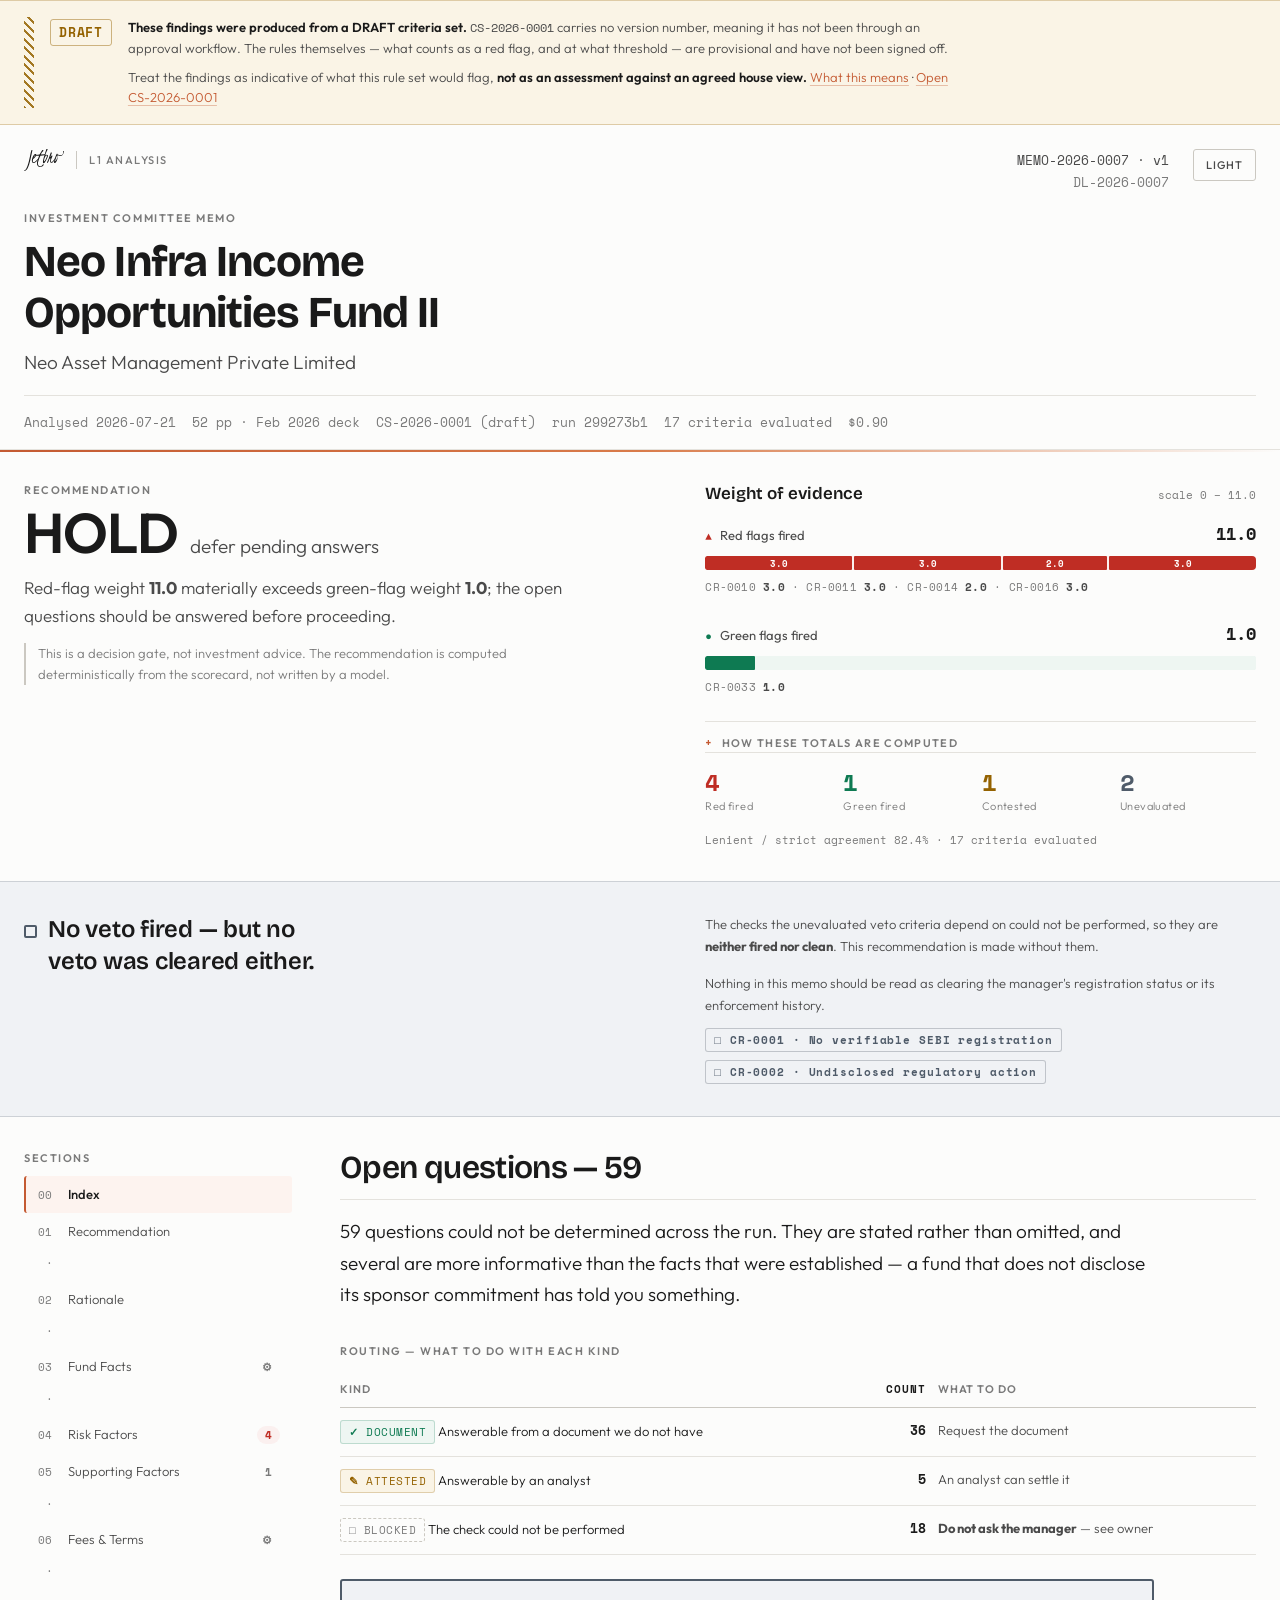
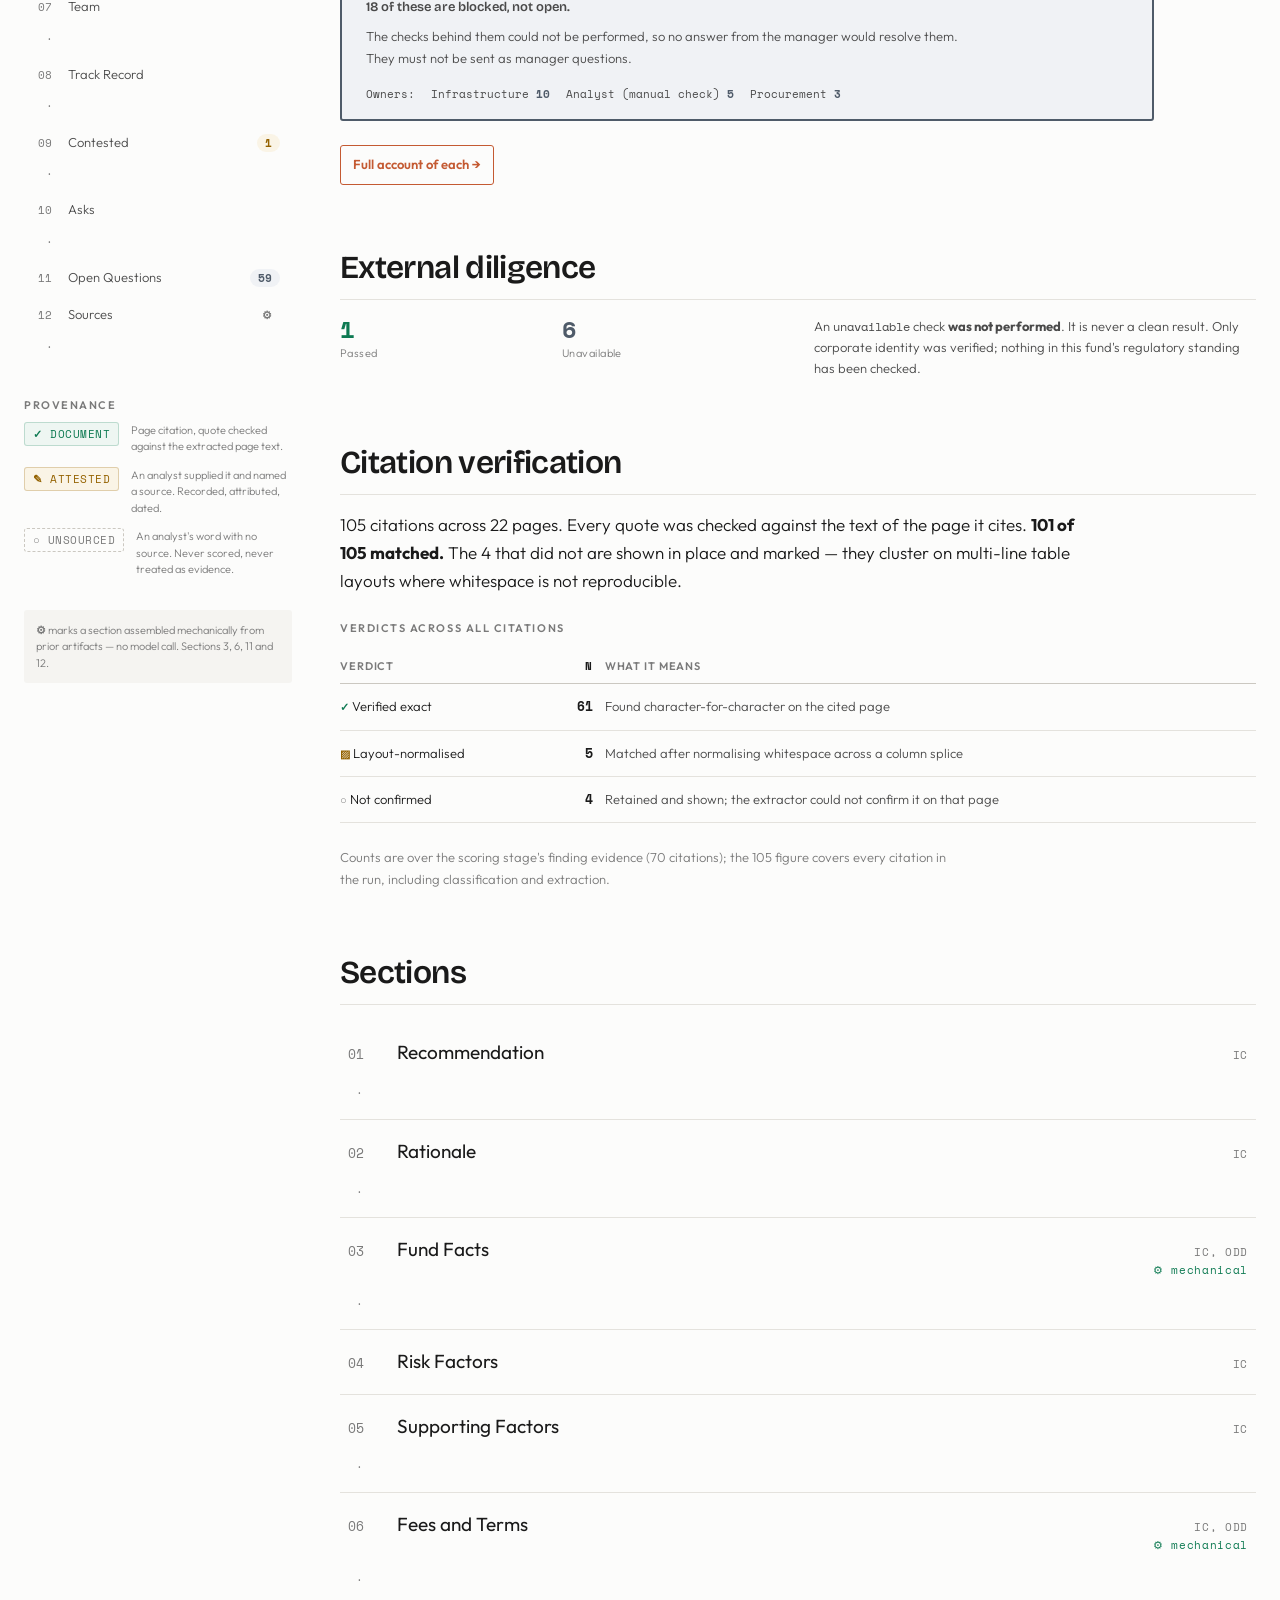
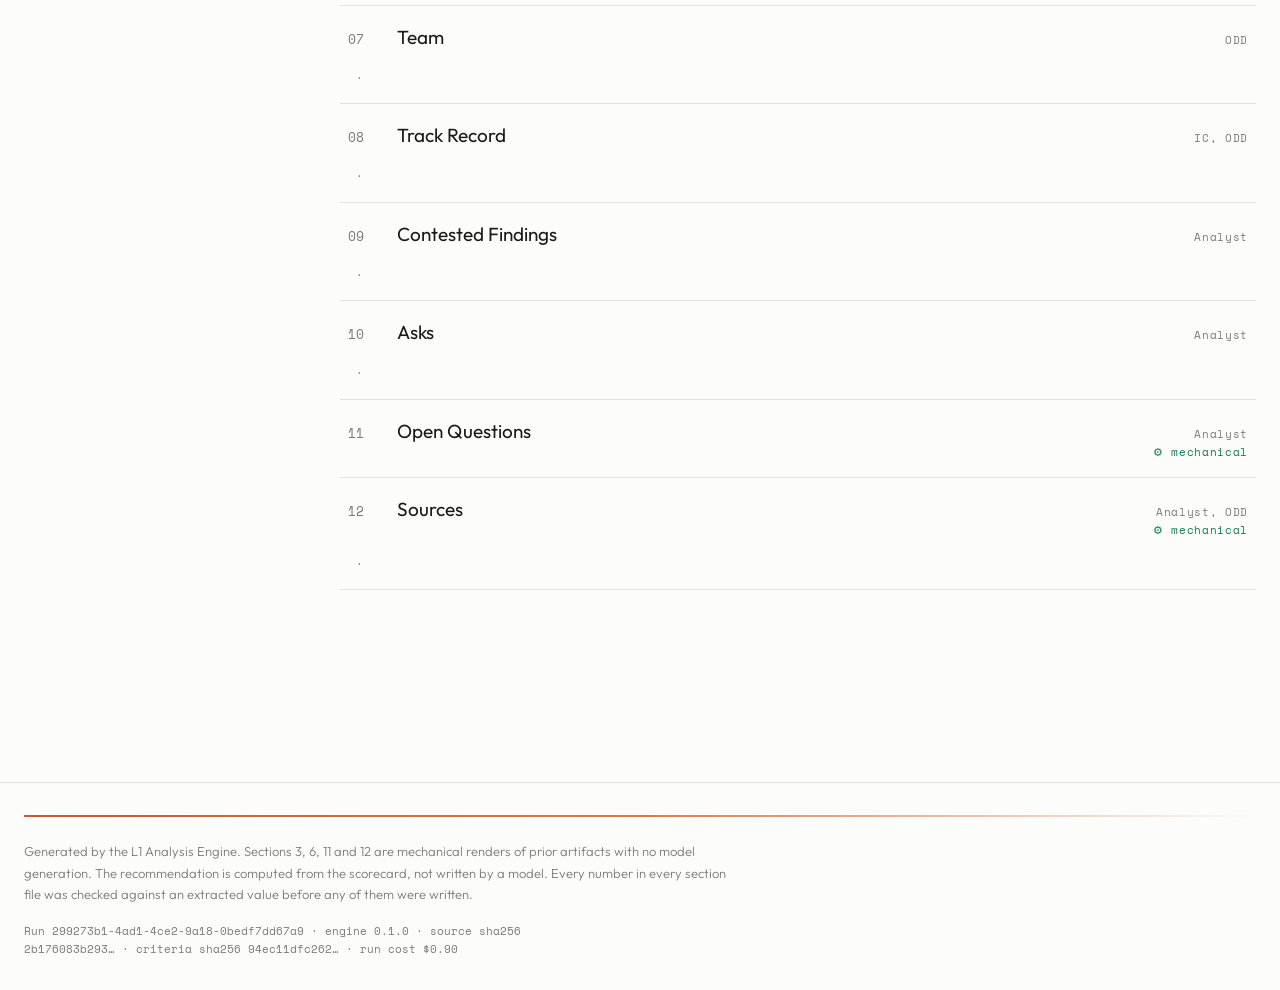
==== 40-solution-design/l1-analysis-platform/screen-specs/prototype/index.html @ e6159fc5 "docs: L1 Analysis Platform solution design — 10 PRDs, 7 screen specs, prototype Product B and the sp" ====
<!DOCTYPE html>
<html lang="en">
<head>
<meta charset="utf-8">
<meta name="viewport" content="width=device-width, initial-scale=1">
<title>MEMO-2026-0007 — Neo Infra Income Opportunities Fund II</title>
<link rel="preconnect" href="https://fonts.googleapis.com">
<link rel="preconnect" href="https://fonts.gstatic.com" crossorigin>
<link href="https://fonts.googleapis.com/css2?family=Bricolage+Grotesque:wght@400;600;700&family=Outfit:wght@300;400;500;600&family=Space+Mono:wght@400;700&display=swap" rel="stylesheet">
<link rel="stylesheet" href="styles.css">
</head>
<body>

<!-- ===================== A. DRAFT CRITERIA BANNER ===================== -->
<aside class="draft-banner" role="note" aria-label="Draft criteria set warning">
  <div class="draft-banner__inner">
    <span class="draft-banner__mark">DRAFT</span>
    <div class="draft-banner__body">
      <p><strong>These findings were produced from a DRAFT criteria set.</strong>
      <code>CS-2026-0001</code> carries no version number, meaning it has not been through an approval
      workflow. The rules themselves — what counts as a red flag, and at what threshold — are
      provisional and have not been signed off.</p>
      <p>Treat the findings as indicative of what this rule set would flag, <strong>not as an assessment
      against an agreed house view.</strong>
      <a href="#">What this means</a> · <a href="#">Open CS-2026-0001</a></p>
    </div>
  </div>
</aside>

<!-- ===================== MASTHEAD ===================== -->
<header class="masthead">
  <div class="masthead__inner">
    <div class="masthead__top">
      <div class="masthead__logo">
        <svg viewBox="0 0 473 260" fill="none" xmlns="http://www.w3.org/2000/svg" role="img" aria-label="JetBro">
          <path d="M61.0288 182.62C49.6922 217.15 37.2201 240.256 23.6127 251.94C17.5024 257.296 12.3281 260 8.14186 260C3.43559 260 1.04346 258.856 0.939453 256.36C0.939453 255.632 1.51148 255.086 2.65555 254.748C3.25112 254.613 3.82158 254.385 4.34565 254.072C10.4993 252.061 16.5663 247.199 22.5467 239.485C24.4884 236.884 26.227 234.137 27.747 231.268C37.5533 211.276 45.3907 190.376 51.1483 168.865C57.6486 145.446 65.9951 108.706 76.1876 58.6447C76.7597 56.2786 77.8777 51.5203 79.5938 44.4219C81.3099 37.3235 82.532 32.1232 83.3121 28.821L85.4702 19.7465C85.8043 17.5959 86.8046 15.6043 88.3303 14.0522C90.7219 12.7827 93.4384 12.2575 96.1308 12.5441C96.5947 12.5072 97.0611 12.5687 97.4996 12.7247C97.938 12.8807 98.3386 13.1276 98.6749 13.4492C99.0113 13.7708 99.2758 14.1599 99.4513 14.591C99.6267 15.022 99.7091 15.4852 99.693 15.9503C98.9052 20.6381 97.8724 25.2814 96.5988 29.8611C94.6227 38.2162 89.7777 61.0628 82.064 98.4009C74.3502 135.739 67.3385 163.812 61.0288 182.62Z" fill="currentColor"/>
          <path d="M163.319 118.344C167.557 113.82 169.897 113.144 170.417 115.978C170.129 117.904 169.457 119.752 168.441 121.412C163.393 130.371 157.118 138.58 149.798 145.802C136.537 159.426 124.819 166.291 114.644 166.395C110.161 166.511 105.782 165.027 102.294 162.209C95.8798 156.887 92.673 147.63 92.673 134.439C92.673 126.985 94.9524 116.489 99.5113 102.951C104.072 89.4474 111.216 76.96 120.547 66.1853C124.741 60.829 129.075 58.1508 133.547 58.1508C135.741 58.1865 137.906 58.6548 139.918 59.5289C142.211 60.29 144.203 61.7609 145.605 63.7287C147.007 65.6965 147.747 68.0594 147.718 70.4755C147.62 71.7157 147.367 72.9387 146.964 74.1157C142.466 82.5157 137.013 90.3681 130.713 97.517C124.145 105.568 116.528 112.704 108.066 118.734C105.752 126.115 104.389 133.76 104.01 141.485C103.92 144.957 104.05 148.431 104.4 151.886C105.154 155.396 107.988 157.086 112.876 157.086C117.764 157.086 123.277 154.85 129.595 150.352C136.733 145.046 143.374 139.102 149.434 132.593C156.507 125.235 160.511 121.074 161.473 120.164C162.125 119.597 162.742 118.989 163.319 118.344V118.344ZM113.916 99.6231C115.606 99.3631 119.116 95.7749 124.785 88.8065C130.453 81.8381 133.131 76.4038 133.131 72.4776C133.095 71.7683 132.881 71.0796 132.507 70.4755C128.667 75.0057 125.14 79.7924 121.951 84.8023C116.664 92.6894 114.02 97.6297 114.02 99.6231H113.916Z" fill="currentColor"/>
          <path d="M200.085 63.9492L245.613 62.9351C246.532 62.9351 247.546 63.8018 248.655 65.5353C249.857 67.554 250.469 69.8688 250.423 72.2176C250.423 74.0638 247.823 75.0518 243.169 75.1298C226.43 75.7362 209.751 77.4736 193.246 80.3301C191.773 84.4037 189.372 90.28 186.044 97.9591C172.176 131.969 164.913 155.804 164.255 169.463C164.238 176.203 165.573 182.879 168.181 189.094C172.74 199.651 179.535 204.929 188.566 204.929C194.89 205.149 201.108 203.265 206.247 199.573C212.57 194.408 218.245 188.498 223.148 181.97C225.176 179.37 227.282 178.46 229.492 179.214C230.533 179.646 231.405 180.405 231.977 181.375C232.549 182.346 232.79 183.476 232.664 184.596C232.664 192.292 228.209 198.715 219.3 203.863C210.634 208.972 200.758 211.666 190.698 211.663C185.756 211.712 180.856 210.744 176.303 208.821C171.749 206.898 167.64 204.06 164.229 200.483C156.792 193.012 153.074 183.079 153.074 170.685C153.16 161.671 154.215 152.692 156.22 143.904C159.147 131.791 162.962 119.911 167.635 108.36L178.581 80.1481C161.004 80.1481 151.193 79.9314 149.148 79.4981C142.881 78.198 139.683 75.6498 139.605 71.8536C139.605 70.6316 140.645 69.8775 142.491 69.5395L183.47 65.7953L210.459 20.3708C213.579 15.1705 216.405 12.5703 218.936 12.5703C220.127 12.5654 221.314 12.7051 222.472 12.9863C227.438 14.0784 229.908 15.8465 229.908 18.3426C229.908 20.8388 227.308 24.583 222.342 29.7053C217.376 34.8276 214.177 38.0777 213.007 39.5078C207.591 47.0184 203.242 55.2439 200.085 63.9492V63.9492Z" fill="currentColor"/>
          <path d="M263.814 3.46972C264.828 1.2856 267.142 0.11553 270.756 0.0115247C274.371 -0.0924811 276.737 0.50555 277.881 1.88363C278.78 2.7917 279.356 3.97032 279.519 5.23782C279.433 6.15828 279.14 7.04731 278.661 7.83796C264.169 32.73 255.45 54.2765 252.503 72.4776C257.777 69.1028 263.873 67.2328 270.132 67.0692C275.818 67.0692 279.736 69.21 281.885 73.4916C282.686 75.2724 283.085 77.2075 283.055 79.1599C283.055 85.2963 279.042 97.6903 271.016 116.342C262.991 134.994 254.609 149.45 245.873 159.712C240.465 165.918 235.862 169.064 232.066 169.151C227.126 169.151 224.448 163.526 224.032 152.276C224.032 151.184 224.032 150.118 224.032 149.13C224.032 140.463 226.485 127.358 231.39 109.816C236.296 92.2733 247.104 56.8247 263.814 3.46972ZM236.304 135.505C236.068 137.742 235.946 139.99 235.94 142.239C235.94 144.476 236.85 145.646 238.723 145.724C242.761 145.724 248.473 138.539 255.857 124.168C262.303 112.113 267.446 99.4041 271.198 86.2583C271.846 84.0137 272.23 81.7014 272.342 79.3679C272.342 77.8338 271.666 77.0538 270.314 77.0538C261.214 77.0538 253.171 84.7762 246.185 100.221C241.083 111.399 237.749 123.303 236.304 135.505V135.505Z" fill="currentColor"/>
          <path d="M335.474 82.2022L335.214 83.8402L334.98 85.3743C334.98 87.3678 332.033 95.4282 326.14 109.556C320.246 123.683 317.308 133.676 317.325 139.535C317.507 149.546 319.925 154.59 324.631 154.668C329.338 154.746 336.228 149.468 345.433 138.911C356.353 126.292 363.027 116.758 365.454 110.31C367.898 104.017 369.796 100.845 371.122 100.845C372.448 100.845 372.812 102.119 372.89 104.381C372.974 106.096 372.718 107.811 372.136 109.426L370.68 112.962C366.399 123.335 360.674 133.052 353.675 141.823C342.477 156.471 332.545 163.795 323.877 163.795C321.201 163.813 318.575 163.064 316.311 161.637C310.617 158.022 307.757 151.236 307.757 141.225C308.001 136.13 308.741 131.071 309.967 126.119C311.423 119.306 312.151 115.718 312.099 115.094C312.047 114.47 311.293 113.924 309.759 113.248C306.742 111.922 304.74 111.74 303.726 112.754C302.712 113.768 299.176 123.076 292.676 140.055C286.175 157.034 281.573 165.511 279.129 165.511C277.603 165.256 276.134 164.736 274.787 163.977C273.888 163.696 273.098 163.147 272.521 162.403C271.945 161.659 271.61 160.756 271.562 159.816C272.504 157.156 273.598 154.551 274.839 152.016L281.781 135.999C286.635 124.767 292.346 109.781 298.916 91.0426L315.661 43.668C316.077 42.4719 317.429 41.8479 319.691 41.7699H322.967C326.998 41.7699 329.026 43.252 329.026 46.1901C329.026 47.6116 326.842 53.9039 322.473 65.0672C318.963 73.477 316.103 82.1435 313.919 90.9906L313.477 94.6828C313.477 95.7749 313.685 96.399 314.101 96.581C315.378 94.8419 316.459 92.9671 317.325 90.9906L320.601 84.5683C321.212 83.6116 321.718 82.5916 322.109 81.5261C323.947 78.0593 326.131 76.3258 328.662 76.3258C333.03 76.3258 335.292 78.1979 335.474 81.7341V82.2022Z" fill="currentColor"/>
          <path d="M462.595 42.2639L461.971 27.4171C461.971 24.4876 463.115 22.9275 465.403 22.7368C466.321 22.7542 467.219 23.0144 468.004 23.4909C469.266 24.0789 470.328 25.0267 471.054 26.2155C471.78 27.4044 472.139 28.7812 472.086 30.1733C471.646 37.1427 469.881 43.9643 466.885 50.2724C464.423 56.6415 461.313 62.7406 457.603 68.4734C454.376 73.0092 450.073 76.6734 445.082 79.1375C440.09 81.6016 434.565 82.7886 429.001 82.5922C424.738 82.2527 420.549 81.28 416.573 79.706C412.599 78.1194 408.409 77.1378 404.144 76.7939C402.376 76.7939 400.972 79.394 399.984 84.5943C399.88 84.941 398.909 91.7014 397.072 104.875C394.298 124.775 389.696 139.223 383.265 148.22C374.996 160.649 368.435 166.863 363.582 166.863C358.381 166.447 355.417 162.651 354.819 155.526C355.235 146.027 359.335 129.308 367.118 105.369C374.901 81.4308 381.289 66.1073 386.281 59.3989C387.867 57.3188 390.675 56.5647 394.679 57.1368C396.188 57.4748 396.968 59.1649 397.02 62.181C396.932 62.7856 396.982 63.4021 397.165 63.985C397.347 64.5679 397.658 65.1024 398.075 65.549C398.492 65.9957 399.003 66.3431 399.572 66.5658C400.141 66.7884 400.753 66.8805 401.362 66.8353C406.536 67.3424 411.613 68.5767 416.443 70.5015C422.053 72.6418 427.969 73.8707 433.968 74.1417C438.751 74.0905 443.452 72.8864 447.67 70.6315C457.62 65.5179 462.595 56.062 462.595 42.2639ZM394.341 73.0237C390.875 73.0237 385.744 83.5196 378.949 104.511C372.154 125.503 368.747 137.533 368.73 140.601C368.73 143.67 368.86 145.204 369.38 145.204C372.466 145.204 377.865 137.629 385.579 122.478C393.293 107.328 397.141 94.3275 397.124 83.4762V81.9681C396.864 75.9878 395.954 73.0237 394.341 73.0237Z" fill="currentColor"/>
        </svg>
        <span class="masthead__logo-div">L1 Analysis</span>
      </div>

      <div style="display:flex; align-items:flex-start; gap:1.5rem;">
        <div class="masthead__ids">
          MEMO-2026-0007 · v1<br>
          <span class="dim">DL-2026-0007</span>
        </div>
        <button type="button" class="theme-toggle" id="themeToggle" aria-pressed="false">Theme</button>
      </div>
    </div>

    <p class="eyebrow">Investment Committee memo</p>
    <h1>Neo Infra Income Opportunities Fund II</h1>
    <p class="masthead__manager">Neo Asset Management Private Limited</p>

    <div class="masthead__meta">
      <span>Analysed 2026-07-21</span>
      <span>52 pp · Feb 2026 deck</span>
      <span>CS-2026-0001 (draft)</span>
      <span>run 299273b1</span>
      <span>17 criteria evaluated</span>
      <span>$0.90</span>
    </div>
  </div>
</header>

<hr class="jetbro-accent-line">

<!-- ===================== SCORECARD ===================== -->
<section class="scorecard" aria-labelledby="rec-h">
  <div class="scorecard__verdict">
    <h2 class="eyebrow" id="rec-h">Recommendation</h2>
    <div class="verdict-figure">
      <span class="verdict-figure__value">HOLD</span>
      <span class="verdict-figure__qualifier">defer pending answers</span>
    </div>
    <p class="verdict-basis">
      Red-flag weight <strong>11.0</strong> materially exceeds green-flag weight <strong>1.0</strong>;
      the open questions should be answered before proceeding.
    </p>
    <p class="verdict-note">
      This is a decision gate, not investment advice. The recommendation is computed
      deterministically from the scorecard, not written by a model.
    </p>
  </div>

  <!-- The weight scale. One shared baseline, one maximum (11.0), so the 11:1
       asymmetry is a geometric fact on the page rather than two numbers the
       reader has to compare mentally. -->
  <div class="weight-scale">
    <div class="weight-scale__head">
      <h3 class="weight-scale__title">Weight of evidence</h3>
      <span class="weight-scale__scale-note">scale 0 – 11.0</span>
    </div>

    <!-- The red bar is SEGMENTED by contributing criterion (3/3/2/3), separated
         by a 2px surface gap. The scorecard total is therefore not an assertion:
         the reader can see the four parts and add them up. -->
    <div class="weight-row weight-row--red">
      <div class="weight-row__label">
        <span class="weight-row__glyph" aria-hidden="true">▲</span>
        <span class="weight-row__name">Red flags fired</span>
        <span class="weight-row__value">11.0</span>
      </div>
      <div class="weight-row__track weight-row__track--segmented" role="img"
           aria-label="Red-flag weight 11.0 of an 11.0 scale — the full bar, made of four
                       contributions: CR-0010 3.0, CR-0011 3.0, CR-0014 2.0, CR-0016 3.0">
        <span class="seg" style="flex-grow:3" title="CR-0010 · HIGH × 1.0 = 3.0"><b>3.0</b></span>
        <span class="seg" style="flex-grow:3" title="CR-0011 · HIGH × 1.0 = 3.0"><b>3.0</b></span>
        <span class="seg" style="flex-grow:2" title="CR-0014 · MEDIUM × 1.0 = 2.0"><b>2.0</b></span>
        <span class="seg" style="flex-grow:3" title="CR-0016 · HIGH × 1.0 = 3.0"><b>3.0</b></span>
      </div>
      <p class="weight-row__criteria">
        CR-0010 <span class="dim">3.0</span> · CR-0011 <span class="dim">3.0</span> ·
        CR-0014 <span class="dim">2.0</span> · CR-0016 <span class="dim">3.0</span>
      </p>
    </div>

    <div class="weight-row weight-row--green">
      <div class="weight-row__label">
        <span class="weight-row__glyph" aria-hidden="true">●</span>
        <span class="weight-row__name">Green flags fired</span>
        <span class="weight-row__value">1.0</span>
      </div>
      <div class="weight-row__track weight-row__track--segmented" role="img"
           aria-label="Green-flag weight 1.0 on the same 11.0 scale — one eleventh of the red bar.
                       One contribution: CR-0033 1.0">
        <span class="seg" style="flex-grow:1" title="CR-0033 · LOW × 1.0 = 1.0"></span>
        <span class="seg seg--empty" style="flex-grow:10"></span>
      </div>
      <p class="weight-row__criteria">CR-0033 <span class="dim">1.0</span></p>
    </div>

    <!-- The formula, published by the engine. An IC that cannot reproduce the
         arithmetic behind a recommendation is right to distrust it. -->
    <details class="disclosure scoring-model">
      <summary>How these totals are computed</summary>
      <div class="disclosure__body">
        <p class="formula">score contribution = severity multiplier × author weight,
        summed over <em>fired</em> findings</p>
        <div class="table-scroll">
          <table class="data">
            <caption>Severity multipliers</caption>
            <thead>
              <tr><th scope="col">Severity</th><th scope="col" class="num">Multiplier</th></tr>
            </thead>
            <tbody>
              <tr><td>LOW</td><td class="num">1.0</td></tr>
              <tr><td>MEDIUM</td><td class="num">2.0</td></tr>
              <tr><td>HIGH</td><td class="num">3.0</td></tr>
              <tr><td>CRITICAL</td><td class="num">5.0</td></tr>
            </tbody>
          </table>
        </div>
        <div class="table-scroll">
          <table class="data">
            <caption>Contributions to the red-flag weight</caption>
            <thead>
              <tr>
                <th scope="col">Criterion</th><th scope="col">Severity</th>
                <th scope="col" class="num">Multiplier</th><th scope="col" class="num">Author weight</th>
                <th scope="col" class="num">Contribution</th>
              </tr>
            </thead>
            <tbody>
              <tr><td>CR-0010</td><td>HIGH</td><td class="num">3.0</td><td class="num">1.0</td><td class="num">3.0</td></tr>
              <tr><td>CR-0011</td><td>HIGH</td><td class="num">3.0</td><td class="num">1.0</td><td class="num">3.0</td></tr>
              <tr><td>CR-0014</td><td>MEDIUM</td><td class="num">2.0</td><td class="num">1.0</td><td class="num">2.0</td></tr>
              <tr><td>CR-0016</td><td>HIGH</td><td class="num">3.0</td><td class="num">1.0</td><td class="num">3.0</td></tr>
              <tr class="total"><th scope="row" colspan="4">Red-flag weight</th><td class="num">11.0</td></tr>
              <tr><td>CR-0033</td><td>LOW</td><td class="num">1.0</td><td class="num">1.0</td><td class="num">1.0</td></tr>
              <tr class="total"><th scope="row" colspan="4">Green-flag weight</th><td class="num">1.0</td></tr>
            </tbody>
          </table>
        </div>
        <p class="contested-note">
          <strong>CR-0014 is contested and still contributes 2.0</strong> — 18% of the red weight.
          It is carried into the score on the strict reading. Accepting the lenient reading would
          reduce the red weight to 9.0 — which lands <em>exactly on</em> the <code>hold</code>
          threshold (red ≥ 9.0 and red &gt; 2 × green), so the recommendation still holds either way.
          It does not turn on this contest, but it has no margin above it.
          <a href="section.html#CR-0014">See both readings</a>
        </p>
      </div>
    </details>

    <div class="count-strip">
      <div class="count-strip__item count-strip__item--red">
        <span class="count-strip__value">4</span>
        <span class="count-strip__label">Red fired</span>
      </div>
      <div class="count-strip__item count-strip__item--green">
        <span class="count-strip__value">1</span>
        <span class="count-strip__label">Green fired</span>
      </div>
      <div class="count-strip__item count-strip__item--amber">
        <span class="count-strip__value">1</span>
        <span class="count-strip__label">Contested</span>
      </div>
      <div class="count-strip__item count-strip__item--slate">
        <span class="count-strip__value">2</span>
        <span class="count-strip__label">Unevaluated</span>
      </div>
    </div>

    <p style="font-family:var(--font-mono); font-size:var(--t-xs); color:var(--ink-3); margin-top:1rem;">
      Lenient / strict agreement 82.4% · 17 criteria evaluated
    </p>
  </div>
</section>

<!-- ===================== THE VETO SENTENCE ===================== -->
<section class="veto-statement" aria-labelledby="veto-h">
  <div class="veto-statement__inner">
    <h2 class="veto-statement__lead" id="veto-h">
      No veto fired&nbsp;— but no veto was cleared either.
    </h2>
    <div class="veto-statement__detail">
      <p>
        The checks the unevaluated veto criteria depend on could not be performed, so they are
        <strong>neither fired nor clean</strong>. This recommendation is made without them.
      </p>
      <p style="margin-bottom:0">
        Nothing in this memo should be read as clearing the manager's registration status or its
        enforcement history.
      </p>
      <div class="veto-statement__codes">
        <span class="tier-badge tier-badge--veto">
          <span aria-hidden="true">□</span> CR-0001 · No verifiable SEBI registration
        </span>
        <span class="tier-badge tier-badge--veto">
          <span aria-hidden="true">□</span> CR-0002 · Undisclosed regulatory action
        </span>
      </div>
    </div>
  </div>
</section>

<!-- ===================== BODY ===================== -->
<div class="shell">

  <!-- ---------- RAIL ---------- -->
  <nav class="rail" aria-label="Memo sections">
    <div class="rail__group">
      <p class="eyebrow">Sections</p>
      <ul class="rail__list">
        <li><a class="rail__item" href="#" aria-current="page"><span class="rail__num">00</span><span>Index</span><span class="rail__badge rail__badge--quiet"></span></a></li>
        <li><a class="rail__item" href="#"><span class="rail__num">01</span><span>Recommendation</span><span class="rail__badge rail__badge--quiet"></span></a></li>
        <li><a class="rail__item" href="#"><span class="rail__num">02</span><span>Rationale</span><span class="rail__badge rail__badge--quiet"></span></a></li>
        <li><a class="rail__item" href="#"><span class="rail__num">03</span><span>Fund Facts</span><span class="rail__badge rail__badge--quiet" title="assembled mechanically">⚙</span></a></li>
        <li><a class="rail__item" href="section.html"><span class="rail__num">04</span><span>Risk Factors</span><span class="rail__badge rail__badge--red">4</span></a></li>
        <li><a class="rail__item" href="#"><span class="rail__num">05</span><span>Supporting Factors</span><span class="rail__badge rail__badge--quiet">1</span></a></li>
        <li><a class="rail__item" href="#"><span class="rail__num">06</span><span>Fees &amp; Terms</span><span class="rail__badge rail__badge--quiet" title="assembled mechanically">⚙</span></a></li>
        <li><a class="rail__item" href="#"><span class="rail__num">07</span><span>Team</span><span class="rail__badge rail__badge--quiet"></span></a></li>
        <li><a class="rail__item" href="#"><span class="rail__num">08</span><span>Track Record</span><span class="rail__badge rail__badge--quiet"></span></a></li>
        <li><a class="rail__item" href="#"><span class="rail__num">09</span><span>Contested</span><span class="rail__badge rail__badge--amber">1</span></a></li>
        <li><a class="rail__item" href="#"><span class="rail__num">10</span><span>Asks</span><span class="rail__badge rail__badge--quiet"></span></a></li>
        <li><a class="rail__item" href="open-questions.html"><span class="rail__num">11</span><span>Open Questions</span><span class="rail__badge rail__badge--slate">59</span></a></li>
        <li><a class="rail__item" href="#"><span class="rail__num">12</span><span>Sources</span><span class="rail__badge rail__badge--quiet" title="assembled mechanically">⚙</span></a></li>
      </ul>
    </div>

    <div class="rail__group rail__group--key">
      <p class="eyebrow">Provenance</p>
      <div class="prov-key">
        <div class="prov-key__row">
          <span class="prov prov--document"><span class="prov__glyph" aria-hidden="true">✓</span> DOCUMENT</span>
          <span class="prov-key__desc">Page citation, quote checked against the extracted page text.</span>
        </div>
        <div class="prov-key__row">
          <span class="prov prov--attested"><span class="prov__glyph" aria-hidden="true">✎</span> ATTESTED</span>
          <span class="prov-key__desc">An analyst supplied it and named a source. Recorded, attributed, dated.</span>
        </div>
        <div class="prov-key__row">
          <span class="prov prov--unattested"><span class="prov__glyph" aria-hidden="true">○</span> UNSOURCED</span>
          <span class="prov-key__desc">An analyst's word with no source. Never scored, never treated as evidence.</span>
        </div>
      </div>
    </div>

    <div class="rail__group">
      <p class="rail__note">
        <strong>⚙</strong> marks a section assembled mechanically from prior artifacts —
        no model call. Sections 3, 6, 11 and 12.
      </p>
    </div>
  </nav>

  <!-- ---------- DOCUMENT ---------- -->
  <main class="doc">

    <!-- Open questions -->
    <section class="doc-section" aria-labelledby="oq-h">
      <h2 class="doc-section__title" id="oq-h">Open questions — 59</h2>

      <p class="doc__lede">
        59 questions could not be determined across the run. They are stated rather than omitted,
        and several are more informative than the facts that were established — a fund that does not
        disclose its sponsor commitment has told you something.
      </p>

      <div class="table-scroll">
        <table class="data">
          <caption>Routing — what to do with each kind</caption>
          <thead>
            <tr><th scope="col">Kind</th><th scope="col" class="num">Count</th><th scope="col">What to do</th></tr>
          </thead>
          <tbody>
            <tr>
              <td><span class="prov prov--document"><span class="prov__glyph" aria-hidden="true">✓</span> DOCUMENT</span>
                  Answerable from a document we do not have</td>
              <td class="num">36</td>
              <td>Request the document</td>
            </tr>
            <tr>
              <td><span class="prov prov--attested"><span class="prov__glyph" aria-hidden="true">✎</span> ATTESTED</span>
                  Answerable by an analyst</td>
              <td class="num">5</td>
              <td>An analyst can settle it</td>
            </tr>
            <tr>
              <td><span class="prov prov--unattested"><span class="prov__glyph" aria-hidden="true">□</span> BLOCKED</span>
                  The check could not be performed</td>
              <td class="num">18</td>
              <td><strong>Do not ask the manager</strong> — see owner</td>
            </tr>
          </tbody>
        </table>
      </div>

      <div class="do-not-ask">
        <p class="do-not-ask__lead">18 of these are blocked, not open.</p>
        <p>
          The checks behind them could not be performed, so no answer from the manager would resolve
          them. They must not be sent as manager questions.
        </p>
        <div class="owner-tally">
          <span>Owners:</span>
          <span>Infrastructure <b>10</b></span>
          <span>Analyst (manual check) <b>5</b></span>
          <span>Procurement <b>3</b></span>
        </div>
      </div>

      <p><a href="open-questions.html" class="btn btn--primary">Full account of each &rarr;</a></p>
    </section>

    <!-- External diligence -->
    <section class="doc-section" aria-labelledby="ext-h">
      <h2 class="doc-section__title" id="ext-h">External diligence</h2>

      <div class="split">
        <div>
          <div class="count-strip" style="grid-template-columns:repeat(2,minmax(0,1fr)); border-top:0; padding-top:0;">
            <div class="count-strip__item count-strip__item--green">
              <span class="count-strip__value">1</span>
              <span class="count-strip__label">Passed</span>
            </div>
            <div class="count-strip__item count-strip__item--slate">
              <span class="count-strip__value">6</span>
              <span class="count-strip__label">Unavailable</span>
            </div>
          </div>
        </div>
        <div>
          <p style="font-size:var(--t-sm); color:var(--ink-2)">
            An <code>unavailable</code> check <strong>was not performed</strong>. It is never a clean
            result. Only corporate identity was verified; nothing in this fund's regulatory standing
            has been checked.
          </p>
        </div>
      </div>
    </section>

    <!-- Citation verification -->
    <section class="doc-section" aria-labelledby="cv-h">
      <h2 class="doc-section__title" id="cv-h">Citation verification</h2>
      <p style="max-width:var(--measure)">
        105 citations across 22 pages. Every quote was checked against the text of the page it cites.
        <strong>101 of 105 matched.</strong> The 4 that did not are shown in place and marked — they
        cluster on multi-line table layouts where whitespace is not reproducible.
      </p>
      <div class="table-scroll">
        <table class="data">
          <caption>Verdicts across all citations</caption>
          <thead>
            <tr><th scope="col">Verdict</th><th scope="col" class="num">n</th><th scope="col">What it means</th></tr>
          </thead>
          <tbody>
            <tr>
              <td><span class="cite__verdict" style="color:var(--st-green)" aria-hidden="true">✓</span> Verified exact</td>
              <td class="num">61</td>
              <td>Found character-for-character on the cited page</td>
            </tr>
            <tr>
              <td><span class="cite__verdict" style="color:var(--st-amber)" aria-hidden="true">▨</span> Layout-normalised</td>
              <td class="num">5</td>
              <td>Matched after normalising whitespace across a column splice</td>
            </tr>
            <tr>
              <td><span class="cite__verdict" style="color:var(--ink-3)" aria-hidden="true">○</span> Not confirmed</td>
              <td class="num">4</td>
              <td>Retained and shown; the extractor could not confirm it on that page</td>
            </tr>
          </tbody>
        </table>
      </div>
      <p style="font-size:var(--t-sm); color:var(--ink-3); max-width:var(--measure)">
        Counts are over the scoring stage's finding evidence (70 citations); the 105 figure covers
        every citation in the run, including classification and extraction.
      </p>
    </section>

    <!-- Section index -->
    <section class="doc-section" aria-labelledby="sec-h">
      <h2 class="doc-section__title" id="sec-h">Sections</h2>
      <ul class="section-index">
        <li><a class="section-index__item" href="#"><span class="section-index__num">01</span><span class="section-index__name">Recommendation</span><span class="section-index__for">IC</span></a></li>
        <li><a class="section-index__item" href="#"><span class="section-index__num">02</span><span class="section-index__name">Rationale</span><span class="section-index__for">IC</span></a></li>
        <li><a class="section-index__item" href="#"><span class="section-index__num">03</span><span class="section-index__name">Fund Facts</span><span class="section-index__for">IC, ODD<span class="section-index__mech">⚙ mechanical</span></span></a></li>
        <li><a class="section-index__item" href="section.html"><span class="section-index__num">04</span><span class="section-index__name">Risk Factors</span><span class="section-index__for">IC</span></a></li>
        <li><a class="section-index__item" href="#"><span class="section-index__num">05</span><span class="section-index__name">Supporting Factors</span><span class="section-index__for">IC</span></a></li>
        <li><a class="section-index__item" href="#"><span class="section-index__num">06</span><span class="section-index__name">Fees and Terms</span><span class="section-index__for">IC, ODD<span class="section-index__mech">⚙ mechanical</span></span></a></li>
        <li><a class="section-index__item" href="#"><span class="section-index__num">07</span><span class="section-index__name">Team</span><span class="section-index__for">ODD</span></a></li>
        <li><a class="section-index__item" href="#"><span class="section-index__num">08</span><span class="section-index__name">Track Record</span><span class="section-index__for">IC, ODD</span></a></li>
        <li><a class="section-index__item" href="#"><span class="section-index__num">09</span><span class="section-index__name">Contested Findings</span><span class="section-index__for">Analyst</span></a></li>
        <li><a class="section-index__item" href="#"><span class="section-index__num">10</span><span class="section-index__name">Asks</span><span class="section-index__for">Analyst</span></a></li>
        <li><a class="section-index__item" href="open-questions.html"><span class="section-index__num">11</span><span class="section-index__name">Open Questions</span><span class="section-index__for">Analyst<span class="section-index__mech">⚙ mechanical</span></span></a></li>
        <li><a class="section-index__item" href="#"><span class="section-index__num">12</span><span class="section-index__name">Sources</span><span class="section-index__for">Analyst, ODD<span class="section-index__mech">⚙ mechanical</span></span></a></li>
      </ul>
    </section>

  </main>
</div>

<footer class="colophon">
  <hr class="jetbro-accent-line" style="margin-bottom:1.5rem">
  <p>
    Generated by the L1 Analysis Engine. Sections 3, 6, 11 and 12 are mechanical renders of prior
    artifacts with no model generation. The recommendation is computed from the scorecard, not written
    by a model. Every number in every section file was checked against an extracted value before any
    of them were written.
  </p>
  <p style="font-family:var(--font-mono); font-size:var(--t-xs); margin-top:1rem">
    Run 299273b1-4ad1-4ce2-9a18-0bedf7dd67a9 · engine 0.1.0 · source sha256 2b176083b293… ·
    criteria sha256 94ec11dfc262… · run cost $0.90
  </p>
</footer>


<script src="app.js"></script>

</body>
</html>
---- 40-solution-design/l1-analysis-platform/screen-specs/prototype/styles.css ----
/* ============================================================================
   L1 Analysis Platform — Memo Reader
   Shared visual system.

   Layered on the JetBro brand tokens (../../../../.claude/skills/jetbro-brand/
   tokens.css). The brand accent #c45a32 is reserved here for NAVIGATION AND
   STRUCTURE ONLY — links, the accent line, the current-section marker. It is
   never used to encode a finding's status, so brand colour never competes with
   meaning.

   Status colour is a separate, validated ramp. See README.md for the
   validator output.
   ========================================================================= */

@import url("../../../../.claude/skills/jetbro-brand/tokens.css");

/* ---------------------------------------------------------------------------
   1. TOKENS
   ------------------------------------------------------------------------ */

:root {
  /* --- Brand (from tokens.css, restated for clarity of intent) --- */
  --accent:        var(--jetbro-accent, #c45a32);
  --accent-light:  var(--jetbro-accent-light, #d97b4a);

  /* --- Ground & ink ---
     Warm-biased neutrals: the greys carry a trace of the accent's hue so they
     sit with the brand rather than beside it. Not pure #fff / #888. */
  --paper:        #fcfcfb;   /* page ground */
  --paper-raised: #ffffff;   /* cards, drawer */
  --paper-sunk:   #f5f4f1;   /* rail, code, table stripe */
  --rule:         #e4e2dd;   /* hairlines */
  --rule-strong:  #cbc8c1;

  --ink:          #1a1a1a;   /* brand text */
  --ink-2:        #4a4a4a;   /* brand secondary */
  --ink-3:        #7a7a7a;   /* brand muted */

  /* --- Status ramp (validated; see README) ---
     Light mode: #bf2d24 / #0e7a52 / #946200 — ALL CHECKS PASS.
     Deliberately distinct from the accent in both hue and chroma so a red flag
     is never mistaken for a link. */
  --st-red:       #bf2d24;   /* red flag fired */
  --st-green:     #0e7a52;   /* green flag fired */
  --st-amber:     #946200;   /* layout-normalised / caution */

  /* Unevaluated & blocked. A COOL slate, chosen because it is the one hue in
     the system nobody reads as a verdict. This is the most load-bearing colour
     decision in the memo: "unevaluated" must never look like a pass. */
  --st-slate:     #4f5b69;
  --st-slate-dim: #6f7b8a;

  /* Tints — backgrounds only, never text */
  --tint-red:     #fbf0ef;
  --tint-green:   #eef6f2;
  --tint-amber:   #faf4e6;
  --tint-slate:   #f0f2f5;
  --tint-accent:  #fdf3ef;

  /* --- Type --- */
  --font-display: var(--jetbro-font-display, 'Bricolage Grotesque', 'Helvetica Neue', Arial, sans-serif);
  --font-body:    var(--jetbro-font-body, 'Outfit', 'Helvetica Neue', Arial, sans-serif);
  --font-mono:    var(--jetbro-font-mono, 'Space Mono', 'Courier New', monospace);

  /* Type scale — 1.25 minor third off a 17px body */
  --t-xs:    0.6875rem;  /* 11px — eyebrows, badges */
  --t-sm:    0.8125rem;  /* 13px — metadata, citations */
  --t-base:  1.0625rem;  /* 17px — body */
  --t-md:    1.1875rem;  /* 19px — lead paragraphs */
  --t-lg:    1.5rem;     /* 24px — finding titles */
  --t-xl:    2rem;       /* 32px — section titles */
  --t-2xl:   2.75rem;    /* 44px — page title */
  --t-hero:  3.5rem;     /* 56px — the one hero figure */

  /* --- Space: 4px base --- */
  --s-1: 0.25rem;  --s-2: 0.5rem;   --s-3: 0.75rem;  --s-4: 1rem;
  --s-5: 1.5rem;   --s-6: 2rem;     --s-7: 3rem;     --s-8: 4rem;

  --measure: 68ch;          /* running text */
  --rail: 268px;

  --radius: 3px;            /* restrained — this is a document, not an app */
  --radius-pill: 100px;

  --shadow-drawer: -8px 0 40px rgba(26, 26, 26, 0.14);

  color-scheme: light;
}

/* --- Dark theme -----------------------------------------------------------
   Not an inversion. Re-stepped: the status hues are lighter and less saturated
   so they hold the L 0.48–0.67 band against a dark ground, and the ground is a
   warm near-black rather than pure black. Validated separately. */

@media (prefers-color-scheme: dark) {
  :root:not([data-theme="light"]) {
    --paper:        #161614;
    --paper-raised: #1e1e1b;
    --paper-sunk:   #121210;
    --rule:         #33322e;
    --rule-strong:  #4a4843;

    --ink:          #edebe6;
    --ink-2:        #b6b2aa;
    --ink-3:        #8b877f;

    --accent:       #e08355;
    --accent-light: #ec9f78;

    --st-red:       #cc5040;
    --st-green:     #33a877;
    --st-amber:     #ad8620;
    --st-slate:     #93a1b3;
    --st-slate-dim: #7a879a;

    --tint-red:     #2a1a17;
    --tint-green:   #14251e;
    --tint-amber:   #262013;
    --tint-slate:   #1b1f24;
    --tint-accent:  #2a1d16;

    --shadow-drawer: -8px 0 40px rgba(0, 0, 0, 0.6);
    color-scheme: dark;
  }
}

:root[data-theme="dark"] {
  --paper:        #161614;
  --paper-raised: #1e1e1b;
  --paper-sunk:   #121210;
  --rule:         #33322e;
  --rule-strong:  #4a4843;

  --ink:          #edebe6;
  --ink-2:        #b6b2aa;
  --ink-3:        #8b877f;

  --accent:       #e08355;
  --accent-light: #ec9f78;

  --st-red:       #cc5040;
  --st-green:     #33a877;
  --st-amber:     #ad8620;
  --st-slate:     #93a1b3;
  --st-slate-dim: #7a879a;

  --tint-red:     #2a1a17;
  --tint-green:   #14251e;
  --tint-amber:   #262013;
  --tint-slate:   #1b1f24;
  --tint-accent:  #2a1d16;

  --shadow-drawer: -8px 0 40px rgba(0, 0, 0, 0.6);
  color-scheme: dark;
}

:root[data-theme="light"] { color-scheme: light; }

/* ---------------------------------------------------------------------------
   2. RESET & BASE
   ------------------------------------------------------------------------ */

*, *::before, *::after { box-sizing: border-box; }

/* The page body never scrolls sideways. Wide content (tables, long mono
   strings) is contained by its own scroller — see .table-scroll. */
html { overflow-x: clip; }

body {
  margin: 0;
  overflow-x: clip;
  background: var(--paper);
  color: var(--ink);
  font-family: var(--font-body);
  font-size: var(--t-base);
  font-weight: 300;
  line-height: 1.65;
  -webkit-font-smoothing: antialiased;
  text-rendering: optimizeLegibility;
}

h1, h2, h3, h4 {
  font-family: var(--font-display);
  font-weight: 600;
  line-height: 1.18;
  text-wrap: balance;
  margin: 0;
}

p { margin: 0 0 var(--s-4); max-width: var(--measure); }
p:last-child { margin-bottom: 0; }

a {
  color: var(--accent);
  text-decoration-color: color-mix(in srgb, var(--accent) 35%, transparent);
  text-underline-offset: 3px;
}
a:hover { text-decoration-color: var(--accent); }

:focus-visible {
  outline: 2px solid var(--accent);
  outline-offset: 3px;
  border-radius: 2px;
}

code, kbd, .mono {
  font-family: var(--font-mono);
  font-size: 0.9em;
  overflow-wrap: anywhere;   /* hashes and run ids must not force a wide page */
}

/* Long unbroken identifiers (sha256, run ids) wrap rather than overflow. */
.colophon p, .masthead__ids, .masthead__meta { overflow-wrap: anywhere; }

hr.jetbro-accent-line { margin: 0; }

.visually-hidden {
  position: absolute; width: 1px; height: 1px;
  padding: 0; margin: -1px; overflow: hidden;
  clip: rect(0 0 0 0); white-space: nowrap; border: 0;
}

@media (prefers-reduced-motion: reduce) {
  *, *::before, *::after {
    animation-duration: 0.01ms !important;
    transition-duration: 0.01ms !important;
  }
}

/* ---------------------------------------------------------------------------
   3. EYEBROW / LABEL
   ------------------------------------------------------------------------ */

.eyebrow {
  font-family: var(--font-body);
  font-size: var(--t-xs);
  font-weight: 600;
  letter-spacing: 0.14em;
  text-transform: uppercase;
  color: var(--ink-3);
  margin: 0 0 var(--s-2);
  max-width: none;
}
/* An eyebrow that is also a breadcrumb link stays quiet until hovered —
   underlining it competes with the section title directly beneath. */
.eyebrow a { color: inherit; text-decoration: none; }
.eyebrow a:hover { color: var(--accent); text-decoration: underline; }

/* ---------------------------------------------------------------------------
   4. DRAFT CRITERIA BANNER
   A hatched left edge, not a filled block. It must be unskippable but must not
   swamp the memo — so it gets texture and an icon, not a wall of amber.
   ------------------------------------------------------------------------ */

.draft-banner {
  background: var(--tint-amber);
  border-block: 1px solid color-mix(in srgb, var(--st-amber) 28%, transparent);
  padding: var(--s-4) var(--s-5);
}

.draft-banner__inner {
  max-width: 1320px;
  margin-inline: auto;
  display: flex;
  gap: var(--s-4);
  align-items: flex-start;
  position: relative;
  padding-left: calc(10px + var(--s-4));
}

/* Hatched edge sits on the CONTENT column, aligned with the memo's text
   measure — not bled to the viewport edge, where it reads as chrome. */
.draft-banner__inner::before {
  content: "";
  position: absolute;
  inset-block: 0;
  inset-inline-start: 0;
  width: 10px;
  background-image: repeating-linear-gradient(
    45deg,
    var(--st-amber) 0 2px,
    transparent 2px 6px
  );
  opacity: 0.85;
}

.draft-banner__mark {
  font-family: var(--font-mono);
  font-weight: 700;
  font-size: var(--t-sm);
  letter-spacing: 0.06em;
  color: var(--st-amber);
  border: 1px solid color-mix(in srgb, var(--st-amber) 45%, transparent);
  border-radius: var(--radius);
  padding: 2px var(--s-2);
  flex: none;
  margin-top: 2px;
}

.draft-banner__body { font-size: var(--t-sm); line-height: 1.6; color: var(--ink-2); }
.draft-banner__body strong { color: var(--ink); font-weight: 600; }
.draft-banner__body p { max-width: 92ch; margin-bottom: var(--s-2); }
.draft-banner__body p:last-child { margin-bottom: 0; }

/* ---------------------------------------------------------------------------
   5. MASTHEAD
   ------------------------------------------------------------------------ */

.masthead {
  border-bottom: 1px solid var(--rule);
  background: var(--paper);
}

.masthead__inner {
  max-width: 1320px;
  margin-inline: auto;
  padding: var(--s-5) var(--s-5) var(--s-4);
}

.masthead__top {
  display: flex;
  justify-content: space-between;
  align-items: flex-start;
  gap: var(--s-5);
  flex-wrap: wrap;
  margin-bottom: var(--s-4);
}

.masthead__logo { display: flex; align-items: center; gap: var(--s-3); color: var(--ink); }
.masthead__logo svg { height: 22px; width: auto; }
.masthead__logo-div {
  border-left: 1px solid var(--rule-strong);
  padding-left: var(--s-3);
  font-size: var(--t-xs);
  letter-spacing: 0.14em;
  text-transform: uppercase;
  color: var(--ink-3);
  font-weight: 500;
}

.masthead__ids {
  font-family: var(--font-mono);
  font-size: var(--t-sm);
  color: var(--ink-2);
  text-align: right;
  line-height: 1.7;
}
.masthead__ids .dim { color: var(--ink-3); }

.masthead h1 {
  font-size: var(--t-2xl);
  font-weight: 700;
  letter-spacing: -0.02em;
  margin-bottom: var(--s-2);
  max-width: 20ch;
}

.masthead__manager {
  font-size: var(--t-md);
  color: var(--ink-2);
  font-weight: 300;
  margin-bottom: var(--s-4);
}

.masthead__meta {
  font-family: var(--font-mono);
  font-size: var(--t-sm);
  color: var(--ink-3);
  display: flex;
  flex-wrap: wrap;
  gap: var(--s-2) var(--s-4);
  padding-top: var(--s-4);
  border-top: 1px solid var(--rule);
}
.masthead__meta > span { white-space: nowrap; }

/* Theme toggle */
.theme-toggle {
  font-family: var(--font-body);
  font-size: var(--t-xs);
  font-weight: 500;
  letter-spacing: 0.1em;
  text-transform: uppercase;
  background: transparent;
  border: 1px solid var(--rule-strong);
  color: var(--ink-2);
  padding: var(--s-2) var(--s-3);
  border-radius: var(--radius);
  cursor: pointer;
}
.theme-toggle:hover { border-color: var(--accent); color: var(--accent); }

/* ---------------------------------------------------------------------------
   6. SCORECARD
   The asymmetry (red 11.0 vs green 1.0) is the whole point, so the form is a
   single shared-baseline scale, not two tiles side by side. Both bars are
   measured against the same 11.0 maximum: green rendering as a 9% stub is the
   honest picture and no tile pair can show it.
   ------------------------------------------------------------------------ */

.scorecard {
  max-width: 1320px;
  margin-inline: auto;
  padding: var(--s-6) var(--s-5);
  display: grid;
  grid-template-columns: minmax(0, 1.15fr) minmax(0, 1fr);
  gap: var(--s-7);
  align-items: start;
}

.scorecard__verdict { min-width: 0; }

.verdict-figure {
  display: flex;
  align-items: baseline;
  gap: var(--s-3);
  margin-bottom: var(--s-3);
}

/* Hero figure — exactly one per view. Body sans, not display: a recommendation
   is a computed output, and a display face would dress it as an opinion. */
.verdict-figure__value {
  font-family: var(--font-body);
  font-size: var(--t-hero);
  font-weight: 600;
  line-height: 1;
  letter-spacing: -0.02em;
  color: var(--ink);
}
.verdict-figure__qualifier { font-size: var(--t-md); color: var(--ink-2); font-weight: 300; }

.verdict-basis { font-size: var(--t-base); color: var(--ink-2); max-width: 54ch; margin-bottom: var(--s-3); }

.verdict-note {
  font-size: var(--t-sm);
  color: var(--ink-3);
  border-left: 2px solid var(--rule-strong);
  padding-left: var(--s-3);
  max-width: 56ch;
}

/* --- The weight scale --- */
.weight-scale { min-width: 0; }

.weight-scale__head {
  display: flex;
  justify-content: space-between;
  align-items: baseline;
  gap: var(--s-4);
  margin-bottom: var(--s-4);
}
.weight-scale__title {
  font-family: var(--font-display);
  font-size: var(--t-base);
  font-weight: 600;
}
.weight-scale__scale-note {
  font-family: var(--font-mono);
  font-size: var(--t-xs);
  color: var(--ink-3);
}

.weight-row { margin-bottom: var(--s-5); }
.weight-row:last-of-type { margin-bottom: var(--s-4); }

.weight-row__label {
  display: flex;
  align-items: baseline;
  gap: var(--s-2);
  margin-bottom: var(--s-2);
  font-size: var(--t-sm);
}
.weight-row__glyph {
  font-family: var(--font-mono);
  font-weight: 700;
  font-size: var(--t-xs);
  flex: none;
}
.weight-row__name { color: var(--ink-2); font-weight: 400; }
.weight-row__value {
  margin-left: auto;
  font-family: var(--font-mono);
  font-weight: 700;
  font-size: var(--t-base);
  font-variant-numeric: tabular-nums;
  color: var(--ink);
}
.weight-row__criteria {
  font-family: var(--font-mono);
  font-size: var(--t-xs);
  color: var(--ink-3);
  margin-top: var(--s-2);
  letter-spacing: 0.02em;
}
.weight-row__criteria .dim { color: var(--ink-2); font-weight: 700; }

/* Segmented track — one segment per contributing criterion, separated by the
   2px surface gap. This is what makes the total reproducible by eye: the reader
   sees 3 + 3 + 2 + 3, not just "11.0". */
.weight-row__track--segmented {
  display: flex;
  gap: 2px;
  background: transparent;
  overflow: visible;
}
.weight-row__track--segmented .seg {
  display: flex;
  align-items: center;
  justify-content: center;
  min-width: 0;
  border-radius: 1px;
  font-family: var(--font-mono);
  font-size: 9px;
  font-weight: 700;
  font-variant-numeric: tabular-nums;
  line-height: 1;
}
.weight-row__track--segmented .seg:first-child { border-radius: 2px 1px 1px 2px; }
.weight-row__track--segmented .seg:last-child  { border-radius: 1px 4px 4px 1px; }
.weight-row__track--segmented .seg b { color: #fff; font-weight: 700; }

.weight-row--red   .weight-row__track--segmented .seg { background: var(--st-red); }
.weight-row--green .weight-row__track--segmented .seg { background: var(--st-green); }

/* The unfilled remainder is a lighter step of the same ramp, per meter spec. */
.weight-row--green .weight-row__track--segmented .seg--empty {
  background: var(--tint-green);
  border-radius: 1px 2px 2px 1px;
}
:root[data-theme="dark"] .weight-row__track--segmented .seg b,
.weight-row--red .weight-row__track--segmented .seg b { color: #fff; }

/* Scoring model disclosure */
.scoring-model { margin-top: var(--s-5); }
.scoring-model .formula {
  font-family: var(--font-mono);
  font-size: var(--t-sm);
  color: var(--ink);
  background: var(--paper-sunk);
  padding: var(--s-3);
  border-radius: var(--radius);
  border-left: 2px solid var(--accent);
  max-width: none;
}
table.data tr.total td, table.data tr.total th {
  border-top: 1px solid var(--rule-strong);
  border-bottom: 0;
  font-weight: 700;
  color: var(--ink);
  font-family: var(--font-body);
  font-size: var(--t-xs);
  letter-spacing: 0.08em;
  text-transform: uppercase;
}
table.data tr.total td { font-family: var(--font-mono); font-size: var(--t-sm); }

.contested-note {
  font-size: var(--t-sm);
  color: var(--ink-2);
  border-left: 2px solid var(--st-amber);
  padding-left: var(--s-3);
  margin-top: var(--s-4);
  max-width: 64ch;
}

/* Track is a lighter step of the SAME ramp as its fill, per meter spec. */
.weight-row__track {
  height: 14px;
  border-radius: 2px;
  position: relative;
  overflow: hidden;
}
.weight-row__fill {
  height: 100%;
  /* square at the baseline, 4px rounded at the data end */
  border-radius: 0 4px 4px 0;
}

.weight-row--red   .weight-row__track { background: var(--tint-red); }
.weight-row--red   .weight-row__fill  { background: var(--st-red); }
.weight-row--red   .weight-row__glyph { color: var(--st-red); }

.weight-row--green .weight-row__track { background: var(--tint-green); }
.weight-row--green .weight-row__fill  { background: var(--st-green); }
.weight-row--green .weight-row__glyph { color: var(--st-green); }

/* --- Count strip --- */
.count-strip {
  display: grid;
  grid-template-columns: repeat(4, minmax(0, 1fr));
  gap: 2px;                                  /* the 2px surface gap */
  border-top: 1px solid var(--rule);
  padding-top: var(--s-4);
}
.count-strip__item { min-width: 0; }
.count-strip__value {
  font-family: var(--font-mono);
  font-size: var(--t-lg);
  font-weight: 700;
  font-variant-numeric: tabular-nums;
  line-height: 1.1;
  display: block;
}
.count-strip__label {
  font-size: var(--t-xs);
  color: var(--ink-3);
  letter-spacing: 0.04em;
  display: block;
  margin-top: 2px;
}
.count-strip__item--red    .count-strip__value { color: var(--st-red); }
.count-strip__item--green  .count-strip__value { color: var(--st-green); }
.count-strip__item--amber  .count-strip__value { color: var(--st-amber); }
.count-strip__item--slate  .count-strip__value { color: var(--st-slate); }

/* ---------------------------------------------------------------------------
   7. THE VETO SENTENCE
   "No veto fired — but no veto was cleared either." This appears three times in
   the real memo and is the single most important sentence in it. It is given a
   dedicated form so it can never be skimmed as boilerplate: full width, slate
   (never red, never green), with the sentence set as a display-face statement
   rather than body copy.
   ------------------------------------------------------------------------ */

.veto-statement {
  background: var(--tint-slate);
  border-block: 1px solid color-mix(in srgb, var(--st-slate) 22%, transparent);
}

.veto-statement__inner {
  max-width: 1320px;
  margin-inline: auto;
  padding: var(--s-6) var(--s-5);
  display: grid;
  grid-template-columns: minmax(0, 1.15fr) minmax(0, 1fr);
  gap: var(--s-7);
  align-items: start;
}

.veto-statement__lead {
  font-family: var(--font-display);
  font-size: var(--t-lg);
  font-weight: 600;
  line-height: 1.3;
  color: var(--ink);
  letter-spacing: -0.01em;
  max-width: 22ch;
  position: relative;
  padding-left: var(--s-5);
}
/* An empty square — neither tick nor cross. The shape IS the meaning. */
.veto-statement__lead::before {
  content: "";
  position: absolute;
  left: 0;
  top: 0.42em;
  width: 13px;
  height: 13px;
  border: 2px solid var(--st-slate);
  border-radius: 2px;
}

.veto-statement__detail { font-size: var(--t-sm); color: var(--ink-2); }
.veto-statement__detail p { max-width: 62ch; }

.veto-statement__codes {
  display: flex;
  gap: var(--s-2);
  flex-wrap: wrap;
  margin-top: var(--s-3);
}

/* ---------------------------------------------------------------------------
   8. PROVENANCE — the three levels
   Encoded on THREE channels at once: a mono glyph, a written label, and colour.
   Colour is always the last of the three, never the only one.
   ------------------------------------------------------------------------ */

.prov {
  display: inline-flex;
  align-items: baseline;
  gap: var(--s-2);
  font-family: var(--font-mono);
  font-size: var(--t-xs);
  letter-spacing: 0.04em;
  padding: 2px var(--s-2);
  border-radius: var(--radius);
  border: 1px solid transparent;
  white-space: nowrap;
}
.prov__glyph { font-weight: 700; }

.prov--document  { color: var(--st-green); background: var(--tint-green);
                   border-color: color-mix(in srgb, var(--st-green) 22%, transparent); }
.prov--attested  { color: var(--st-amber); background: var(--tint-amber);
                   border-color: color-mix(in srgb, var(--st-amber) 26%, transparent); }
.prov--unattested{ color: var(--ink-3); background: transparent;
                   border-color: var(--rule-strong); border-style: dashed; }

/* Provenance key — sits in the rail and in print */
.prov-key { display: grid; gap: var(--s-3); }
.prov-key__row { display: grid; grid-template-columns: auto 1fr; gap: var(--s-3); align-items: start; }
.prov-key__desc { font-size: var(--t-xs); color: var(--ink-3); line-height: 1.5; }

/* ---------------------------------------------------------------------------
   9. LAYOUT SHELL
   ------------------------------------------------------------------------ */

.shell {
  max-width: 1320px;
  margin-inline: auto;
  display: grid;
  grid-template-columns: var(--rail) minmax(0, 1fr);
  gap: var(--s-7);
  padding: var(--s-6) var(--s-5) var(--s-8);
  align-items: start;
}

/* --- Section rail --- */
.rail { position: sticky; top: var(--s-4); min-width: 0; }

.rail__group { margin-bottom: var(--s-6); }
.rail__list { list-style: none; margin: 0; padding: 0; }

.rail__item {
  display: grid;
  grid-template-columns: 2ch 1fr auto;
  gap: var(--s-3);
  align-items: baseline;
  padding: var(--s-2) var(--s-3);
  border-radius: var(--radius);
  font-size: var(--t-sm);
  color: var(--ink-2);
  text-decoration: none;
  border-left: 2px solid transparent;
}
.rail__item:hover { background: var(--paper-sunk); color: var(--ink); }
.rail__item[aria-current="page"] {
  border-left-color: var(--accent);
  background: var(--tint-accent);
  color: var(--ink);
  font-weight: 500;
}
.rail__num {
  font-family: var(--font-mono);
  font-size: var(--t-xs);
  color: var(--ink-3);
  font-variant-numeric: tabular-nums;
}
.rail__badge {
  font-family: var(--font-mono);
  font-size: var(--t-xs);
  font-weight: 700;
  padding: 0 var(--s-2);
  border-radius: var(--radius-pill);
}
.rail__badge--red   { color: var(--st-red);   background: var(--tint-red); }
.rail__badge--amber { color: var(--st-amber); background: var(--tint-amber); }
.rail__badge--slate { color: var(--st-slate); background: var(--tint-slate); }
.rail__badge--quiet { color: var(--ink-3); }

.rail__note {
  font-size: var(--t-xs);
  color: var(--ink-3);
  line-height: 1.5;
  padding: var(--s-3);
  background: var(--paper-sunk);
  border-radius: var(--radius);
}

/* Rail collapses to a horizontal scroller on narrow screens */
@media (max-width: 900px) {
  .shell { grid-template-columns: minmax(0, 1fr); gap: var(--s-5); }
  .rail { position: static; }
  .rail__list {
    display: flex;
    gap: var(--s-2);
    overflow-x: auto;
    padding-bottom: var(--s-2);
    scrollbar-width: thin;
  }
  .rail__item {
    flex: none;
    grid-template-columns: auto auto auto;
    border-left: 0;
    border-bottom: 2px solid transparent;
    white-space: nowrap;
  }
  .rail__item[aria-current="page"] { border-left: 0; border-bottom-color: var(--accent); }
  .rail__group--key { display: none; }   /* the key moves into the body on narrow */
}

/* --- Document column --- */
.doc { min-width: 0; }

.doc__head { margin-bottom: var(--s-6); }
.doc__num {
  font-family: var(--font-mono);
  font-size: var(--t-sm);
  color: var(--accent);
  letter-spacing: 0.1em;
  display: block;
  margin-bottom: var(--s-2);
}
.doc__title {
  font-size: var(--t-xl);
  font-weight: 700;
  letter-spacing: -0.02em;
  margin-bottom: var(--s-3);
}
.doc__written-for {
  font-size: var(--t-sm);
  color: var(--ink-3);
  font-family: var(--font-mono);
}

.doc__standfirst {
  font-size: var(--t-md);
  color: var(--ink-2);
  max-width: var(--measure);
  margin-block: var(--s-5);
  font-weight: 300;
}

.doc__lede {
  font-size: var(--t-md);
  max-width: var(--measure);
  margin-bottom: var(--s-6);
}

/* Engine-voice notes: what the section is and how it was produced. */
.engine-note {
  font-size: var(--t-sm);
  color: var(--ink-3);
  border-left: 2px solid var(--rule-strong);
  padding-left: var(--s-4);
  max-width: 72ch;
  margin-block: var(--s-5);
}
.engine-note p { max-width: none; }

/* ---------------------------------------------------------------------------
   10. FINDING
   Rendered as a document entry, not a card: a heavy status rule on the leading
   edge, a rank line, then prose. Cards would make four findings look like a
   dashboard; this is meant to read as a memo.
   ------------------------------------------------------------------------ */

.finding {
  border-top: 1px solid var(--rule);
  padding-top: var(--s-5);
  margin-bottom: var(--s-7);
  position: relative;
  padding-left: var(--s-5);
}
.finding::before {
  content: "";
  position: absolute;
  left: 0;
  top: 0;
  bottom: 0;
  width: 3px;
  background: var(--rule-strong);
}
.finding--fired::before      { background: var(--st-red); }
/* Contested = two passes disagreed. The rule splits down its length into the
   two verdict colours rather than alternating, so the shape says "two readings,
   unresolved" instead of reading as a dashed/broken line. */
.finding--contested::before  {
  width: 6px;
  background: linear-gradient(90deg, var(--st-red) 0 50%, var(--st-amber) 50% 100%);
}
.finding--unevaluated::before { background: var(--st-slate); }

.finding__rank {
  display: flex;
  flex-wrap: wrap;
  align-items: baseline;
  gap: var(--s-2) var(--s-3);
  margin-bottom: var(--s-3);
}

.tier-badge {
  font-family: var(--font-mono);
  font-size: var(--t-xs);
  font-weight: 700;
  letter-spacing: 0.08em;
  padding: 2px var(--s-2);
  border-radius: var(--radius);
  display: inline-flex;
  align-items: center;
  gap: var(--s-2);
}
.tier-badge--red   { color: var(--st-red);   background: var(--tint-red); }
.tier-badge--green { color: var(--st-green); background: var(--tint-green); }
.tier-badge--veto  { color: var(--st-slate); background: var(--tint-slate);
                     border: 1px solid color-mix(in srgb, var(--st-slate) 30%, transparent); }

.meta-chip {
  font-family: var(--font-mono);
  font-size: var(--t-xs);
  color: var(--ink-3);
  letter-spacing: 0.04em;
}
.meta-chip strong { color: var(--ink-2); font-weight: 700; }

/* Score contribution. Sits at the END of the rank line, right-aligned away from
   the descriptive chips, because it is the one number on the card that the
   scorecard sums. The derivation rides beneath it — an IC that cannot reproduce
   the arithmetic behind a recommendation is right to distrust it. */
.contrib {
  margin-left: auto;
  display: flex;
  flex-direction: column;
  align-items: flex-end;
  gap: 1px;
  padding-left: var(--s-3);
  border-left: 1px solid var(--rule);
  text-align: right;
}
.contrib__value {
  font-family: var(--font-mono);
  font-size: var(--t-md);
  font-weight: 700;
  font-variant-numeric: tabular-nums;
  line-height: 1.1;
  color: var(--st-red);
}
.contrib__derivation {
  font-family: var(--font-mono);
  font-size: 10px;
  color: var(--ink-3);
  letter-spacing: 0.02em;
  white-space: nowrap;
}
.contrib--contested   .contrib__value { color: var(--st-amber); }
/* Withheld, not zero — an em dash in slate says "not scored", where a "0.0"
   in red would say "scored, and it came to nothing". */
.contrib--unevaluated .contrib__value { color: var(--st-slate); }

@media (max-width: 620px) {
  .contrib { margin-left: 0; border-left: 0; padding-left: 0; align-items: flex-start; text-align: left; }
}

.finding__title {
  font-size: var(--t-lg);
  font-weight: 600;
  letter-spacing: -0.015em;
  margin-bottom: var(--s-4);
  max-width: 34ch;
}
.finding__code {
  font-family: var(--font-mono);
  font-size: 0.72em;
  color: var(--ink-3);
  font-weight: 400;
  display: block;
  letter-spacing: 0.06em;
  margin-bottom: var(--s-1);
}

.finding__body { max-width: var(--measure); }
.finding__body h4 {
  font-family: var(--font-body);
  font-size: var(--t-base);
  font-weight: 600;
  margin: var(--s-5) 0 var(--s-2);
}
.finding__body ul { margin: 0 0 var(--s-4); padding-left: var(--s-4); }
.finding__body li { margin-bottom: var(--s-2); }

/* Quoted document language. Not a blockquote bar — an inline mono-and-serif
   hybrid so quotes read as *transcribed*, not editorialised. */
q.doc-quote, .doc-quote {
  font-style: italic;
  color: var(--ink);
}

/* --- Contested split --- */
.reading {
  border: 1px solid var(--rule);
  border-radius: var(--radius);
  padding: var(--s-4);
  background: var(--paper-raised);
}
.reading__head {
  font-family: var(--font-mono);
  font-size: var(--t-xs);
  letter-spacing: 0.08em;
  font-weight: 700;
  margin-bottom: var(--s-3);
  padding-bottom: var(--s-2);
  border-bottom: 1px solid var(--rule);
}
.reading--lenient .reading__head { color: var(--st-green); }
.reading--strict  .reading__head { color: var(--st-red); }
.reading__body { font-size: var(--t-sm); color: var(--ink-2); }

.readings { display: grid; grid-template-columns: repeat(2, minmax(0, 1fr)); gap: var(--s-4); margin-block: var(--s-5); }
@media (max-width: 700px) { .readings { grid-template-columns: minmax(0, 1fr); } }

/* ---------------------------------------------------------------------------
   11. EVIDENCE
   ------------------------------------------------------------------------ */

.evidence { margin-block: var(--s-5); max-width: var(--measure); }

.evidence__head {
  display: flex;
  justify-content: space-between;
  align-items: baseline;
  gap: var(--s-4);
  padding-bottom: var(--s-2);
  border-bottom: 1px solid var(--rule);
  margin-bottom: var(--s-3);
}
.evidence__title {
  font-family: var(--font-body);
  font-size: var(--t-xs);
  font-weight: 600;
  letter-spacing: 0.14em;
  text-transform: uppercase;
  color: var(--ink-3);
}
.evidence__tally { font-family: var(--font-mono); font-size: var(--t-xs); color: var(--ink-3); }

.cite {
  display: grid;
  grid-template-columns: auto auto minmax(0, 1fr);
  gap: var(--s-3);
  align-items: baseline;
  padding: var(--s-2) var(--s-2);
  border-radius: var(--radius);
  text-decoration: none;
  color: inherit;
  border-left: 2px solid transparent;
  margin-left: -0.5rem;
}
.cite:hover { background: var(--paper-sunk); }

.cite__verdict {
  font-family: var(--font-mono);
  font-size: var(--t-xs);
  font-weight: 700;
  flex: none;
  width: 1.4em;
  text-align: center;
}
.cite__page {
  font-family: var(--font-mono);
  font-size: var(--t-sm);
  color: var(--ink-3);
  font-variant-numeric: tabular-nums;
  white-space: nowrap;
}
.cite__quote { font-size: var(--t-sm); color: var(--ink); line-height: 1.55; }

.cite--exact      .cite__verdict { color: var(--st-green); }
.cite--layout     .cite__verdict { color: var(--st-amber); }
.cite--layout     { border-left-color: color-mix(in srgb, var(--st-amber) 40%, transparent); }
.cite--unverified .cite__verdict { color: var(--ink-3); }
.cite--unverified { border-left-color: var(--rule-strong); border-left-style: dashed; }

/* The verification note. Deliberately NOT an error style: no red, no filled
   alarm block. It is a statement about the extractor, not about the manager. */
.cite__note {
  grid-column: 2 / -1;
  font-size: var(--t-xs);
  color: var(--ink-3);
  line-height: 1.55;
  margin-top: var(--s-2);
  padding-left: var(--s-3);
  border-left: 1px solid var(--rule);
  max-width: 58ch;
}
.cite__note strong { color: var(--ink-2); font-weight: 600; }

/* Absence evidence — the negative search record */
details.disclosure {
  border-top: 1px solid var(--rule);
  padding-top: var(--s-3);
  margin-top: var(--s-4);
  max-width: var(--measure);
}
details.disclosure > summary {
  cursor: pointer;
  list-style: none;
  font-family: var(--font-body);
  font-size: var(--t-xs);
  font-weight: 600;
  letter-spacing: 0.12em;
  text-transform: uppercase;
  color: var(--ink-3);
  display: flex;
  align-items: baseline;
  gap: var(--s-2);
}
details.disclosure > summary::-webkit-details-marker { display: none; }
details.disclosure > summary::before {
  content: "+";
  font-family: var(--font-mono);
  color: var(--accent);
  font-weight: 700;
}
details.disclosure[open] > summary::before { content: "–"; }
details.disclosure > summary:hover { color: var(--ink); }
.disclosure__body {
  font-size: var(--t-sm);
  color: var(--ink-2);
  padding-top: var(--s-3);
  line-height: 1.6;
}

/* Action row */
.actions {
  display: flex;
  flex-wrap: wrap;
  gap: var(--s-2);
  margin-top: var(--s-4);
  padding-top: var(--s-4);
  border-top: 1px solid var(--rule);
  max-width: var(--measure);
}

.btn {
  font-family: var(--font-body);
  font-size: var(--t-sm);
  font-weight: 500;
  padding: var(--s-2) var(--s-3);
  border-radius: var(--radius);
  border: 1px solid var(--rule-strong);
  background: transparent;
  color: var(--ink-2);
  cursor: pointer;
  text-decoration: none;
  display: inline-flex;
  align-items: center;
  gap: var(--s-2);
}
.btn:hover { border-color: var(--accent); color: var(--accent); background: var(--tint-accent); }
.btn--primary {
  border-color: var(--accent);
  color: var(--accent);
  font-weight: 600;
}
.btn:disabled, .btn[aria-disabled="true"] {
  opacity: 0.5;
  cursor: not-allowed;
  border-style: dashed;
}
.btn:disabled:hover { border-color: var(--rule-strong); color: var(--ink-2); background: transparent; }

/* ---------------------------------------------------------------------------
   12. TABLES
   ------------------------------------------------------------------------ */

/* The table scrolls inside this box; the page body never scrolls sideways.
   min-width:0 is load-bearing — as a grid/flex child the container would
   otherwise size to its content (min-width:auto) and push the page wide. */
.table-scroll {
  overflow-x: auto;
  margin-block: var(--s-5);
  max-width: 100%;
  min-width: 0;
  overscroll-behavior-x: contain;
}

table.data {
  width: 100%;
  border-collapse: collapse;
  font-size: var(--t-sm);
  min-width: 30rem;
}
table.data caption {
  text-align: left;
  font-size: var(--t-xs);
  font-weight: 600;
  letter-spacing: 0.14em;
  text-transform: uppercase;
  color: var(--ink-3);
  padding-bottom: var(--s-3);
}
table.data th {
  text-align: left;
  font-family: var(--font-body);
  font-size: var(--t-xs);
  font-weight: 600;
  letter-spacing: 0.08em;
  text-transform: uppercase;
  color: var(--ink-3);
  border-bottom: 1px solid var(--rule-strong);
  padding: var(--s-2) var(--s-3) var(--s-2) 0;
}
table.data td {
  padding: var(--s-3) var(--s-3) var(--s-3) 0;
  border-bottom: 1px solid var(--rule);
  vertical-align: top;
  color: var(--ink-2);
}
table.data td:first-child { color: var(--ink); }
table.data .num {
  font-family: var(--font-mono);
  font-variant-numeric: tabular-nums;
  text-align: right;
  color: var(--ink);
  font-weight: 700;
}

/* ---------------------------------------------------------------------------
   13. OPEN QUESTIONS
   Three kinds, 59 items. The kinds are separated into three bands with
   different STRUCTURE, not just different colour — because the difference is
   structural: two kinds have an answer affordance and one has none at all.
   ------------------------------------------------------------------------ */

.kind-band { margin-bottom: var(--s-8); scroll-margin-top: var(--s-4); }

.kind-band__head {
  border-top: 3px solid var(--rule-strong);
  padding-top: var(--s-4);
  margin-bottom: var(--s-5);
}
.kind-band--doc     .kind-band__head { border-top-color: var(--st-green); }
.kind-band--analyst .kind-band__head { border-top-color: var(--st-amber); }
.kind-band--blocked .kind-band__head { border-top-color: var(--st-slate); }

.kind-band__title {
  display: flex;
  align-items: baseline;
  gap: var(--s-3);
  flex-wrap: wrap;
  margin-bottom: var(--s-3);
}
.kind-band__title h2 { font-size: var(--t-xl); letter-spacing: -0.02em; }
.kind-band__count {
  font-family: var(--font-mono);
  font-size: var(--t-lg);
  font-weight: 700;
  font-variant-numeric: tabular-nums;
}
.kind-band--doc     .kind-band__count { color: var(--st-green); }
.kind-band--analyst .kind-band__count { color: var(--st-amber); }
.kind-band--blocked .kind-band__count { color: var(--st-slate); }

.kind-band__instruction {
  font-size: var(--t-md);
  color: var(--ink-2);
  max-width: 64ch;
}

.stage-head {
  font-family: var(--font-mono);
  font-size: var(--t-xs);
  letter-spacing: 0.12em;
  text-transform: uppercase;
  color: var(--ink-3);
  margin: var(--s-6) 0 var(--s-4);
  padding-bottom: var(--s-2);
  border-bottom: 1px solid var(--rule);
}
.stage-head:first-of-type { margin-top: var(--s-5); }

/* --- Question item --- */
.q {
  border-left: 2px solid var(--rule);
  padding: 0 0 var(--s-5) var(--s-4);
  margin-bottom: var(--s-5);
  max-width: 78ch;
}
.q:last-child { margin-bottom: 0; }

.q--doc     { border-left-color: color-mix(in srgb, var(--st-green) 45%, transparent); }
.q--analyst { border-left-color: color-mix(in srgb, var(--st-amber) 50%, transparent); }
/* Blocked items get a dotted edge — a broken line for a broken route. */
.q--blocked { border-left-color: var(--st-slate); border-left-style: dotted; border-left-width: 3px; }

.q__key {
  font-family: var(--font-mono);
  font-size: var(--t-base);
  font-weight: 700;
  color: var(--ink);
  letter-spacing: -0.01em;
  margin-bottom: var(--s-2);
  word-break: break-word;
}

.q__route {
  display: flex;
  flex-wrap: wrap;
  gap: var(--s-2) var(--s-3);
  align-items: baseline;
  font-family: var(--font-mono);
  font-size: var(--t-xs);
  color: var(--ink-3);
  margin-bottom: var(--s-3);
}
.q__route .affects { color: var(--st-red); }
.q__route .owner { color: var(--st-slate); font-weight: 700; }

.q__body {
  font-size: var(--t-sm);
  color: var(--ink-2);
  line-height: 1.6;
  max-width: 70ch;
}

.q__affordance { margin-top: var(--s-3); display: flex; flex-wrap: wrap; gap: var(--s-2); align-items: center; }

/* The blocked notice. Slate, never red: this is not a failure of the fund and
   not an error of the system — it is a check that did not run. */
.blocked-notice {
  display: grid;
  grid-template-columns: auto minmax(0, 1fr);
  gap: var(--s-3);
  background: var(--tint-slate);
  border: 1px solid color-mix(in srgb, var(--st-slate) 25%, transparent);
  border-radius: var(--radius);
  padding: var(--s-3);
  margin-top: var(--s-3);
  font-size: var(--t-sm);
  color: var(--ink-2);
  max-width: 70ch;
}
.blocked-notice__glyph {
  font-family: var(--font-mono);
  font-weight: 700;
  color: var(--st-slate);
  font-size: var(--t-sm);
}
.blocked-notice strong { color: var(--ink); font-weight: 600; }

.unblock-list {
  list-style: none;
  margin: var(--s-3) 0 0;
  padding: 0;
  display: grid;
  gap: var(--s-2);
  font-size: var(--t-sm);
}
.unblock-list li {
  display: grid;
  grid-template-columns: auto minmax(0, 1fr);
  gap: var(--s-3);
  color: var(--ink-2);
}
.unblock-list .arrow { color: var(--st-slate); font-family: var(--font-mono); }

/* Bulk affordance banner */
.bulk {
  background: var(--tint-green);
  border: 1px solid color-mix(in srgb, var(--st-green) 25%, transparent);
  border-radius: var(--radius);
  padding: var(--s-4) var(--s-5);
  margin-bottom: var(--s-6);
  display: flex;
  flex-wrap: wrap;
  align-items: center;
  justify-content: space-between;
  gap: var(--s-4);
}
.bulk__text { font-size: var(--t-base); max-width: 62ch; }
.bulk__text strong { font-weight: 600; }
.bulk .btn--primary {
  border-color: var(--st-green);
  color: var(--st-green);
  background: var(--paper-raised);
}
.bulk .btn--primary:hover { background: var(--paper-raised); border-color: var(--st-green); color: var(--st-green); }

/* Do-not-ask notice — the strongest statement in §11 */
.do-not-ask {
  border: 2px solid var(--st-slate);
  border-radius: var(--radius);
  padding: var(--s-4) var(--s-5);
  margin-bottom: var(--s-5);
  background: var(--tint-slate);
  max-width: 74ch;
}
.do-not-ask__lead {
  font-family: var(--font-display);
  font-size: var(--t-md);
  font-weight: 600;
  color: var(--ink);
  margin-bottom: var(--s-2);
}
.do-not-ask p { font-size: var(--t-sm); color: var(--ink-2); }

/* Owner tally */
.owner-tally {
  display: flex;
  flex-wrap: wrap;
  gap: var(--s-2) var(--s-4);
  font-family: var(--font-mono);
  font-size: var(--t-xs);
  color: var(--ink-2);
  margin-top: var(--s-3);
}
.owner-tally b { color: var(--st-slate); }

/* Jump nav for §11 */
.kind-jump {
  display: flex;
  flex-wrap: wrap;
  gap: var(--s-2);
  margin-bottom: var(--s-6);
  padding-bottom: var(--s-5);
  border-bottom: 1px solid var(--rule);
}
.kind-jump a {
  font-family: var(--font-mono);
  font-size: var(--t-sm);
  text-decoration: none;
  border: 1px solid var(--rule-strong);
  border-radius: var(--radius);
  padding: var(--s-2) var(--s-3);
  color: var(--ink-2);
  display: inline-flex;
  gap: var(--s-2);
  align-items: baseline;
}
.kind-jump a:hover { border-color: var(--accent); color: var(--accent); }
.kind-jump .n { font-weight: 700; font-variant-numeric: tabular-nums; }
.kind-jump a.k-doc     .n { color: var(--st-green); }
.kind-jump a.k-analyst .n { color: var(--st-amber); }
.kind-jump a.k-blocked .n { color: var(--st-slate); }

/* ---------------------------------------------------------------------------
   14. INDEX PAGE PIECES
   ------------------------------------------------------------------------ */

.section-index { list-style: none; margin: 0; padding: 0; display: grid; gap: 0; }

.section-index__item {
  display: grid;
  grid-template-columns: 3ch minmax(0, 1fr) auto;
  gap: var(--s-4);
  align-items: baseline;
  padding: var(--s-4) var(--s-2);
  border-bottom: 1px solid var(--rule);
  text-decoration: none;
  color: inherit;
}
.section-index__item:hover { background: var(--paper-sunk); }
.section-index__item:hover .section-index__name { color: var(--accent); }
.section-index__num {
  font-family: var(--font-mono);
  font-size: var(--t-sm);
  color: var(--ink-3);
  font-variant-numeric: tabular-nums;
}
.section-index__name { font-size: var(--t-md); font-weight: 400; }
.section-index__for {
  font-family: var(--font-mono);
  font-size: var(--t-xs);
  color: var(--ink-3);
  letter-spacing: 0.06em;
  text-align: right;
}
.section-index__mech {
  font-family: var(--font-mono);
  font-size: var(--t-xs);
  color: var(--st-green);
  display: block;
}

.panel {
  border: 1px solid var(--rule);
  border-radius: var(--radius);
  background: var(--paper-raised);
  padding: var(--s-5);
}
.panel__title {
  font-family: var(--font-display);
  font-size: var(--t-md);
  font-weight: 600;
  margin-bottom: var(--s-4);
}

.split { display: grid; grid-template-columns: repeat(2, minmax(0, 1fr)); gap: var(--s-6); }
@media (max-width: 900px) { .split { grid-template-columns: minmax(0, 1fr); } }

.doc-section { margin-bottom: var(--s-8); }
.doc-section__title {
  font-size: var(--t-xl);
  letter-spacing: -0.02em;
  margin-bottom: var(--s-4);
  padding-bottom: var(--s-3);
  border-bottom: 1px solid var(--rule);
}

/* Section footer nav */
.doc-nav {
  display: flex;
  justify-content: space-between;
  gap: var(--s-4);
  flex-wrap: wrap;
  margin-top: var(--s-7);
  padding-top: var(--s-5);
  border-top: 1px solid var(--rule);
  font-size: var(--t-sm);
  font-family: var(--font-mono);
}

/* Colophon */
.colophon {
  border-top: 1px solid var(--rule);
  margin-top: var(--s-8);
  padding: var(--s-6) var(--s-5);
  max-width: 1320px;
  margin-inline: auto;
  font-size: var(--t-sm);
  color: var(--ink-3);
}
.colophon p { max-width: 78ch; }

/* ---------------------------------------------------------------------------
   15. PRINT / PDF  (PRD 08 exports these as branded PDFs)
   ------------------------------------------------------------------------ */

/* ===========================================================================
   INTERACTIONS
   Added by app.js. Nothing here changes the settled visual language: the
   status ramp is untouched, the accent stays reserved for structure, and
   every new surface reuses the existing tokens.
   =========================================================================== */

/* --- citations become real triggers ------------------------------------- */
.cite--interactive { cursor: pointer; }
.cite--interactive:hover { background: var(--paper-sunk); }
.cite--interactive:focus-visible { outline: 2px solid var(--accent); outline-offset: 2px; }

/* --- rail / index entries with no page in the prototype ------------------ */
.is-unbuilt { cursor: pointer; }
.is-unbuilt::after {
  content: "·";
  margin-left: var(--s-2);
  color: var(--ink-3);
  font-family: var(--font-mono);
  font-size: var(--t-xs);
}

/* --- drawer -------------------------------------------------------------- */
.drawer { position: fixed; inset: 0; z-index: 90; }
.drawer[hidden] { display: none; }

.drawer__scrim {
  position: absolute; inset: 0;
  background: rgba(26, 26, 26, 0.32);
  opacity: 0;
  transition: opacity 180ms ease;
}
.drawer.is-open .drawer__scrim { opacity: 1; }

.drawer__panel {
  position: absolute;
  top: 0; right: 0; bottom: 0;
  width: min(560px, 100vw);
  max-width: 100vw;
  display: flex;
  flex-direction: column;
  background: var(--paper-raised);
  border-left: 1px solid var(--rule-strong);
  box-shadow: var(--shadow-drawer);
  transform: translateX(100%);
  transition: transform 200ms ease;
  overflow: hidden;
}
.drawer.is-open .drawer__panel { transform: translateX(0); }
.drawer__panel:focus { outline: none; }
.drawer__panel:focus-visible { outline: 2px solid var(--accent); outline-offset: -4px; }

.drawer__head {
  display: flex;
  align-items: flex-start;
  gap: var(--s-4);
  padding: var(--s-5) var(--s-5) var(--s-4);
  border-bottom: 1px solid var(--rule);
  flex: 0 0 auto;
}
.drawer__head-text { min-width: 0; flex: 1 1 auto; }
.drawer__eyebrow {
  font-family: var(--font-mono);
  font-size: var(--t-xs);
  letter-spacing: 0.06em;
  text-transform: uppercase;
  color: var(--ink-3);
  margin: 0 0 var(--s-2);
}
.drawer__title {
  font-family: var(--font-display);
  font-size: var(--t-lg, 1.25rem);
  line-height: 1.25;
  margin: 0;
  overflow-wrap: anywhere;
}
.drawer__close {
  flex: 0 0 auto;
  background: none;
  border: 1px solid var(--rule);
  border-radius: var(--radius);
  color: var(--ink-2);
  font-size: var(--t-sm);
  line-height: 1;
  padding: var(--s-2) var(--s-3);
  cursor: pointer;
}
.drawer__close:hover { border-color: var(--accent); color: var(--accent); }

.drawer__body {
  flex: 1 1 auto;
  overflow-y: auto;
  overflow-x: hidden;
  padding: var(--s-5);
  min-width: 0;
}
.drawer__body > * { max-width: 100%; }

.drawer__subhead {
  font-family: var(--font-mono);
  font-size: var(--t-xs);
  letter-spacing: 0.06em;
  text-transform: uppercase;
  color: var(--ink-3);
  margin: var(--s-6) 0 var(--s-3);
  padding-bottom: var(--s-2);
  border-bottom: 1px solid var(--rule);
}
.drawer__lede { font-size: var(--t-sm); line-height: 1.6; color: var(--ink-2); }
.drawer__note { font-size: var(--t-sm); line-height: 1.6; color: var(--ink-2); margin-top: var(--s-3); }
.drawer__foot { font-size: var(--t-xs); color: var(--ink-3); line-height: 1.6; margin-top: var(--s-3); }
.drawer__mock {
  margin-top: var(--s-6);
  padding: var(--s-3);
  border: 1px dashed var(--rule-strong);
  border-radius: var(--radius);
  font-size: var(--t-xs);
  line-height: 1.6;
  color: var(--ink-3);
  background: var(--paper-sunk);
}
.drawer__actions {
  display: flex;
  flex-wrap: wrap;
  gap: var(--s-2);
  margin-top: var(--s-5);
}
.drawer__links { list-style: none; padding: 0; margin: 0; }
.drawer__links li { border-bottom: 1px solid var(--rule); }
.drawer__links a {
  display: block;
  padding: var(--s-3) 0;
  text-decoration: none;
}
.drawer__links strong { display: block; font-family: var(--font-mono); font-size: var(--t-sm); }
.drawer__links-desc { display: block; font-size: var(--t-xs); color: var(--ink-3); margin-top: 2px; }

/* verdict badge inside the drawer — reuses the status ramp, adds nothing */
.drawer-verdict {
  display: inline-flex;
  align-items: center;
  gap: var(--s-2);
  font-family: var(--font-mono);
  font-size: var(--t-xs);
  letter-spacing: 0.04em;
  text-transform: uppercase;
  padding: var(--s-2) var(--s-3);
  border-radius: var(--radius);
  margin: 0;
}
.drawer-verdict--green { color: var(--st-green); background: var(--tint-green); }
.drawer-verdict--amber { color: var(--st-amber); background: var(--tint-amber); }
.drawer-verdict--slate {
  color: var(--st-slate);
  background: var(--tint-slate);
  border: 1px dashed var(--st-slate-dim);
}

.drawer-quote {
  margin: var(--s-4) 0 0;
  padding-left: var(--s-4);
  border-left: 2px solid var(--rule-strong);
  font-size: var(--t-md, 1rem);
  line-height: 1.6;
}

.drawer-page {
  margin-top: var(--s-3);
  border: 1px solid var(--rule);
  border-radius: var(--radius);
  background: var(--paper-sunk);
  overflow: hidden;
}
.drawer-page__text {
  margin: 0;
  padding: var(--s-4);
  font-family: var(--font-mono);
  font-size: var(--t-xs);
  line-height: 1.75;
  white-space: pre-wrap;
  overflow-wrap: anywhere;
  color: var(--ink-2);
}
.drawer-page__hit {
  background: var(--tint-amber);
  color: var(--ink);
  box-shadow: inset 0 -2px 0 var(--st-amber);
  padding: 1px 0;
}

.drawer-others { list-style: none; padding: 0; margin: 0; }
.drawer-others li { border-bottom: 1px solid var(--rule); }
.drawer-others__item {
  display: block;
  width: 100%;
  text-align: left;
  background: none;
  border: 0;
  padding: var(--s-3) 0;
  cursor: pointer;
  color: inherit;
}
.drawer-others__item:hover .drawer-others__finding { color: var(--accent); }
.drawer-others__finding {
  display: block;
  font-size: var(--t-sm);
  font-weight: 500;
}
.drawer-others__quote {
  display: block;
  font-size: var(--t-xs);
  color: var(--ink-3);
  line-height: 1.6;
  margin-top: 2px;
}
.drawer-usedby { font-size: var(--t-sm); color: var(--ink-2); }

/* blocked-item drawer */
.drawer-blocked__lead {
  display: flex;
  gap: var(--s-3);
  align-items: flex-start;
  padding: var(--s-4);
  border: 1px dotted var(--st-slate-dim);
  border-radius: var(--radius);
  background: var(--tint-slate);
  color: var(--st-slate);
  font-size: var(--t-sm);
  line-height: 1.6;
  margin: 0;
}
.drawer-blocked__glyph { font-family: var(--font-mono); flex: 0 0 auto; }
.drawer-blocked__why p { font-size: var(--t-sm); line-height: 1.65; color: var(--ink-2); }
.drawer-blocked__owner { font-size: var(--t-sm); color: var(--ink-2); }
.drawer-blocked__affects { font-size: var(--t-sm); color: var(--st-slate); font-family: var(--font-mono); }
.drawer-blocked__routes { list-style: none; padding: 0; margin: 0; }
.drawer-blocked__routes li {
  display: flex;
  gap: var(--s-2);
  flex-wrap: wrap;
  align-items: baseline;
  font-size: var(--t-sm);
  line-height: 1.6;
  padding: var(--s-3) 0;
  border-bottom: 1px solid var(--rule);
}
.drawer-blocked__absence {
  margin-top: var(--s-5);
  font-size: var(--t-sm);
  line-height: 1.65;
  color: var(--ink-2);
}

/* --- answer forms -------------------------------------------------------- */
.q__panel {
  margin-top: var(--s-4);
  border-top: 1px solid var(--rule);
  padding-top: var(--s-4);
}
.ansform { max-width: 56ch; }
.ansform__title {
  font-family: var(--font-mono);
  font-size: var(--t-xs);
  letter-spacing: 0.06em;
  text-transform: uppercase;
  color: var(--ink-3);
  margin: 0 0 var(--s-3);
}
.ansform__lede { font-size: var(--t-sm); line-height: 1.6; color: var(--ink-2); margin-bottom: var(--s-4); }
.ansform__label {
  display: block;
  font-size: var(--t-sm);
  font-weight: 500;
  margin: var(--s-4) 0 var(--s-2);
}
.ansform__req { color: var(--st-red); font-weight: 700; }
.ansform__hint { font-weight: 300; color: var(--ink-3); font-size: var(--t-xs); }
.ansform__input {
  display: block;
  width: 100%;
  max-width: 100%;
  box-sizing: border-box;
  font-family: inherit;
  font-size: var(--t-sm);
  line-height: 1.55;
  color: var(--ink);
  background: var(--paper);
  border: 1px solid var(--rule-strong);
  border-radius: var(--radius);
  padding: var(--s-3);
}
.ansform__input:focus-visible { outline: 2px solid var(--accent); outline-offset: 1px; }
.ansform__input.is-invalid { border-color: var(--st-red); }
.ansform__file { display: block; font-size: var(--t-sm); margin-bottom: var(--s-3); max-width: 100%; }
.ansform__chosen {
  display: flex; flex-wrap: wrap; gap: var(--s-2); align-items: baseline;
  font-size: var(--t-sm);
  padding: var(--s-3);
  border: 1px solid var(--rule);
  border-radius: var(--radius);
  background: var(--paper-sunk);
}
.ansform__chosen-size { color: var(--ink-3); font-size: var(--t-xs); }
.ansform__error {
  margin-top: var(--s-2);
  font-size: var(--t-sm);
  line-height: 1.55;
  color: var(--st-red);
  border-left: 2px solid var(--st-red);
  padding-left: var(--s-3);
}
.ansform__error[hidden] { display: none; }
.ansform__attest {
  margin-top: var(--s-4);
  padding: var(--s-3);
  border-left: 2px solid var(--st-amber);
  background: var(--tint-amber);
  font-size: var(--t-sm);
  line-height: 1.6;
  color: var(--ink-2);
}
.ansform__mock {
  margin-top: var(--s-3);
  font-size: var(--t-xs);
  line-height: 1.6;
  color: var(--ink-3);
  border: 1px dashed var(--rule-strong);
  border-radius: var(--radius);
  padding: var(--s-2) var(--s-3);
}
.ansform__actions { display: flex; flex-wrap: wrap; gap: var(--s-2); margin-top: var(--s-4); }

.btn--small { font-size: var(--t-xs); padding: var(--s-1) var(--s-3); }

/* --- answered state (items never disappear) ------------------------------ */
.q__resolved {
  margin: var(--s-4) 0;
  padding: var(--s-4);
  border-radius: var(--radius);
  border: 1px solid var(--rule);
  background: var(--paper-sunk);
}
.q__resolved--attest { border-left: 3px solid var(--st-amber); }
.q__resolved--upload { border-left: 3px solid var(--st-green); }
.q__resolved--na { border-left: 3px solid var(--st-slate); }
.q__resolved-head {
  display: flex; flex-wrap: wrap; gap: var(--s-2); align-items: baseline;
  font-size: var(--t-sm); margin: 0 0 var(--s-3);
}
.q__resolved-mark { font-family: var(--font-mono); }
.q__resolved-when { font-family: var(--font-mono); font-size: var(--t-xs); color: var(--ink-3); }
.q__resolved-line { font-size: var(--t-sm); line-height: 1.6; margin: 0 0 var(--s-2); overflow-wrap: anywhere; }
.q__resolved-label {
  font-family: var(--font-mono); font-size: var(--t-xs);
  text-transform: uppercase; letter-spacing: 0.05em; color: var(--ink-3);
}
.q__resolved-pending {
  font-size: var(--t-xs); line-height: 1.6; color: var(--ink-3);
  margin: var(--s-3) 0; font-style: italic;
}

/* --- blocked items: no answer field, and the card says so ---------------- */
.q--clickable { cursor: pointer; }
.q--clickable:focus-visible { outline: 2px solid var(--accent); outline-offset: 3px; }
.q__blocked-hint {
  font-size: var(--t-xs);
  line-height: 1.6;
  color: var(--st-slate);
  font-family: var(--font-mono);
  margin-top: var(--s-4);
}

/* --- filters ------------------------------------------------------------- */
.filterbar {
  margin: var(--s-5) 0 var(--s-6);
  padding: var(--s-4);
  border: 1px solid var(--rule);
  border-radius: var(--radius);
  background: var(--paper-sunk);
}
.filterbar__group {
  display: flex;
  flex-wrap: wrap;
  align-items: center;
  gap: var(--s-2);
  margin-bottom: var(--s-3);
}
.filterbar__legend {
  font-family: var(--font-mono);
  font-size: var(--t-xs);
  letter-spacing: 0.06em;
  text-transform: uppercase;
  color: var(--ink-3);
  min-width: 4.5rem;
}
.fchip {
  display: inline-flex;
  align-items: baseline;
  gap: var(--s-2);
  font-family: inherit;
  font-size: var(--t-sm);
  color: var(--ink-2);
  background: var(--paper);
  border: 1px solid var(--rule-strong);
  border-radius: var(--radius-pill);
  padding: var(--s-1) var(--s-3);
  cursor: pointer;
}
.fchip:hover { border-color: var(--accent); color: var(--accent); }
.fchip.is-on {
  border-color: var(--accent);
  color: var(--accent);
  background: var(--tint-accent);
  font-weight: 500;
}
.fchip__count {
  font-family: var(--font-mono);
  font-size: var(--t-xs);
  font-variant-numeric: tabular-nums;
  color: var(--ink-3);
}
.fchip.is-on .fchip__count { color: var(--accent); }
.filterbar__live {
  font-family: var(--font-mono);
  font-size: var(--t-xs);
  color: var(--ink-2);
  margin: var(--s-3) 0 0;
}
.filterbar__note {
  font-size: var(--t-xs);
  line-height: 1.6;
  color: var(--ink-3);
  margin: var(--s-2) 0 0;
}
.is-filtered-out { display: none; }

/* --- expand / collapse --------------------------------------------------- */
.expandall { display: flex; flex-wrap: wrap; gap: var(--s-2); margin: var(--s-4) 0 var(--s-5); }

.evidence__toggle {
  margin-left: auto;
  background: none;
  border: 1px solid var(--rule);
  border-radius: var(--radius);
  font-family: var(--font-mono);
  font-size: var(--t-xs);
  color: var(--ink-3);
  padding: var(--s-1) var(--s-3);
  cursor: pointer;
}
.evidence__toggle:hover { border-color: var(--accent); color: var(--accent); }
.evidence.is-collapsed .evidence__list { display: none; }

.finding__toggle {
  background: none;
  border: 0;
  color: var(--ink-3);
  font-size: 0.7em;
  padding: 0 var(--s-2) 0 0;
  cursor: pointer;
  line-height: 1;
}
.finding__toggle:hover { color: var(--accent); }
.finding.is-collapsed .finding__body,
.finding.is-collapsed .evidence,
.finding.is-collapsed details.disclosure,
.finding.is-collapsed .actions { display: none; }

/* --- toast: the visible "this is mocked" channel ------------------------- */
.toast {
  position: fixed;
  left: 50%;
  bottom: var(--s-5);
  transform: translate(-50%, 1rem);
  z-index: 120;
  display: flex;
  align-items: center;
  gap: var(--s-3);
  max-width: min(46rem, calc(100vw - 2rem));
  padding: var(--s-3) var(--s-4);
  border: 1px solid var(--rule-strong);
  border-radius: var(--radius);
  background: var(--paper-raised);
  box-shadow: 0 6px 28px rgba(26, 26, 26, 0.16);
  font-size: var(--t-sm);
  line-height: 1.5;
  opacity: 0;
  pointer-events: none;
  transition: opacity 160ms ease, transform 160ms ease;
}
.toast.is-on { opacity: 1; transform: translate(-50%, 0); }
.toast__tag {
  flex: 0 0 auto;
  font-family: var(--font-mono);
  font-size: var(--t-xs);
  letter-spacing: 0.08em;
  color: var(--st-slate);
  border: 1px dashed var(--st-slate-dim);
  border-radius: var(--radius);
  padding: 1px var(--s-2);
}
.toast__msg { min-width: 0; overflow-wrap: anywhere; }

/* Body does not scroll behind an open drawer. */
body.has-drawer { overflow: hidden; }

@media (max-width: 620px) {
  .drawer__panel { width: 100vw; border-left: 0; }
}

@media (prefers-reduced-motion: reduce) {
  .drawer__panel, .drawer__scrim, .toast { transition: none; }
}

@media print {
  :root {
    --paper: #fff; --paper-raised: #fff; --paper-sunk: #fff;
    --ink: #1a1a1a; --ink-2: #4a4a4a; --ink-3: #6a6a6a;
    --rule: #ddd; --rule-strong: #bbb;
  }

  @page { size: A4; margin: 18mm 20mm; }

  body {
    background: #fff;
    color: #1a1a1a;
    font-size: 10pt;
    line-height: 1.55;
  }

  /* Force status colour to print — meaning is encoded here. */
  .weight-row__fill, .weight-row__track,
  .draft-banner, .draft-banner::before,
  .veto-statement, .do-not-ask, .blocked-notice, .bulk,
  .tier-badge, .prov, .rail__badge,
  .finding::before, .kind-band__head, .q {
    -webkit-print-color-adjust: exact;
    print-color-adjust: exact;
  }

  .theme-toggle, .actions, .kind-jump, .q__affordance, .rail { display: none; }

  /* Interactive chrome added by app.js has no place in a PDF. */
  .drawer, .toast, .filterbar, .expandall,
  .evidence__toggle, .finding__toggle, .q__panel,
  .ansform, .q__blocked-hint { display: none !important; }

  /* A collapsed finding on screen must still print in full — the reader of
     the PDF did not choose the collapse state. */
  .finding.is-collapsed .finding__body,
  .finding.is-collapsed .evidence,
  .finding.is-collapsed details.disclosure,
  .evidence.is-collapsed .evidence__list { display: block !important; }

  /* Filtering is a reading aid, never an export filter. Whatever is filtered
     out on screen still prints — an export must carry every item. */
  .is-filtered-out { display: block !important; }

  /* An answered item prints with its answer and its provenance. */
  .q__resolved { display: block !important; }

  .shell { grid-template-columns: minmax(0, 1fr); padding: 0; gap: 0; }
  .scorecard, .veto-statement__inner { grid-template-columns: minmax(0, 1fr); gap: var(--s-5); }

  .finding, .q, .kind-band__head, .blocked-notice, .do-not-ask { break-inside: avoid; }
  .kind-band { break-before: auto; }
  details.disclosure { break-inside: avoid; }
  details.disclosure[open] > summary { color: #4a4a4a; }
  /* Absence evidence must be in the PDF whether or not it was expanded on screen */
  details.disclosure > .disclosure__body { display: block !important; }
  details.disclosure > summary::before { content: ""; }

  a { color: #1a1a1a; text-decoration: none; }
  .cite__quote { color: #1a1a1a; }

  /* §11 is non-excludable from any export (PRD 05 / overview). */
  .kind-band, .print-required { display: block !important; }
}
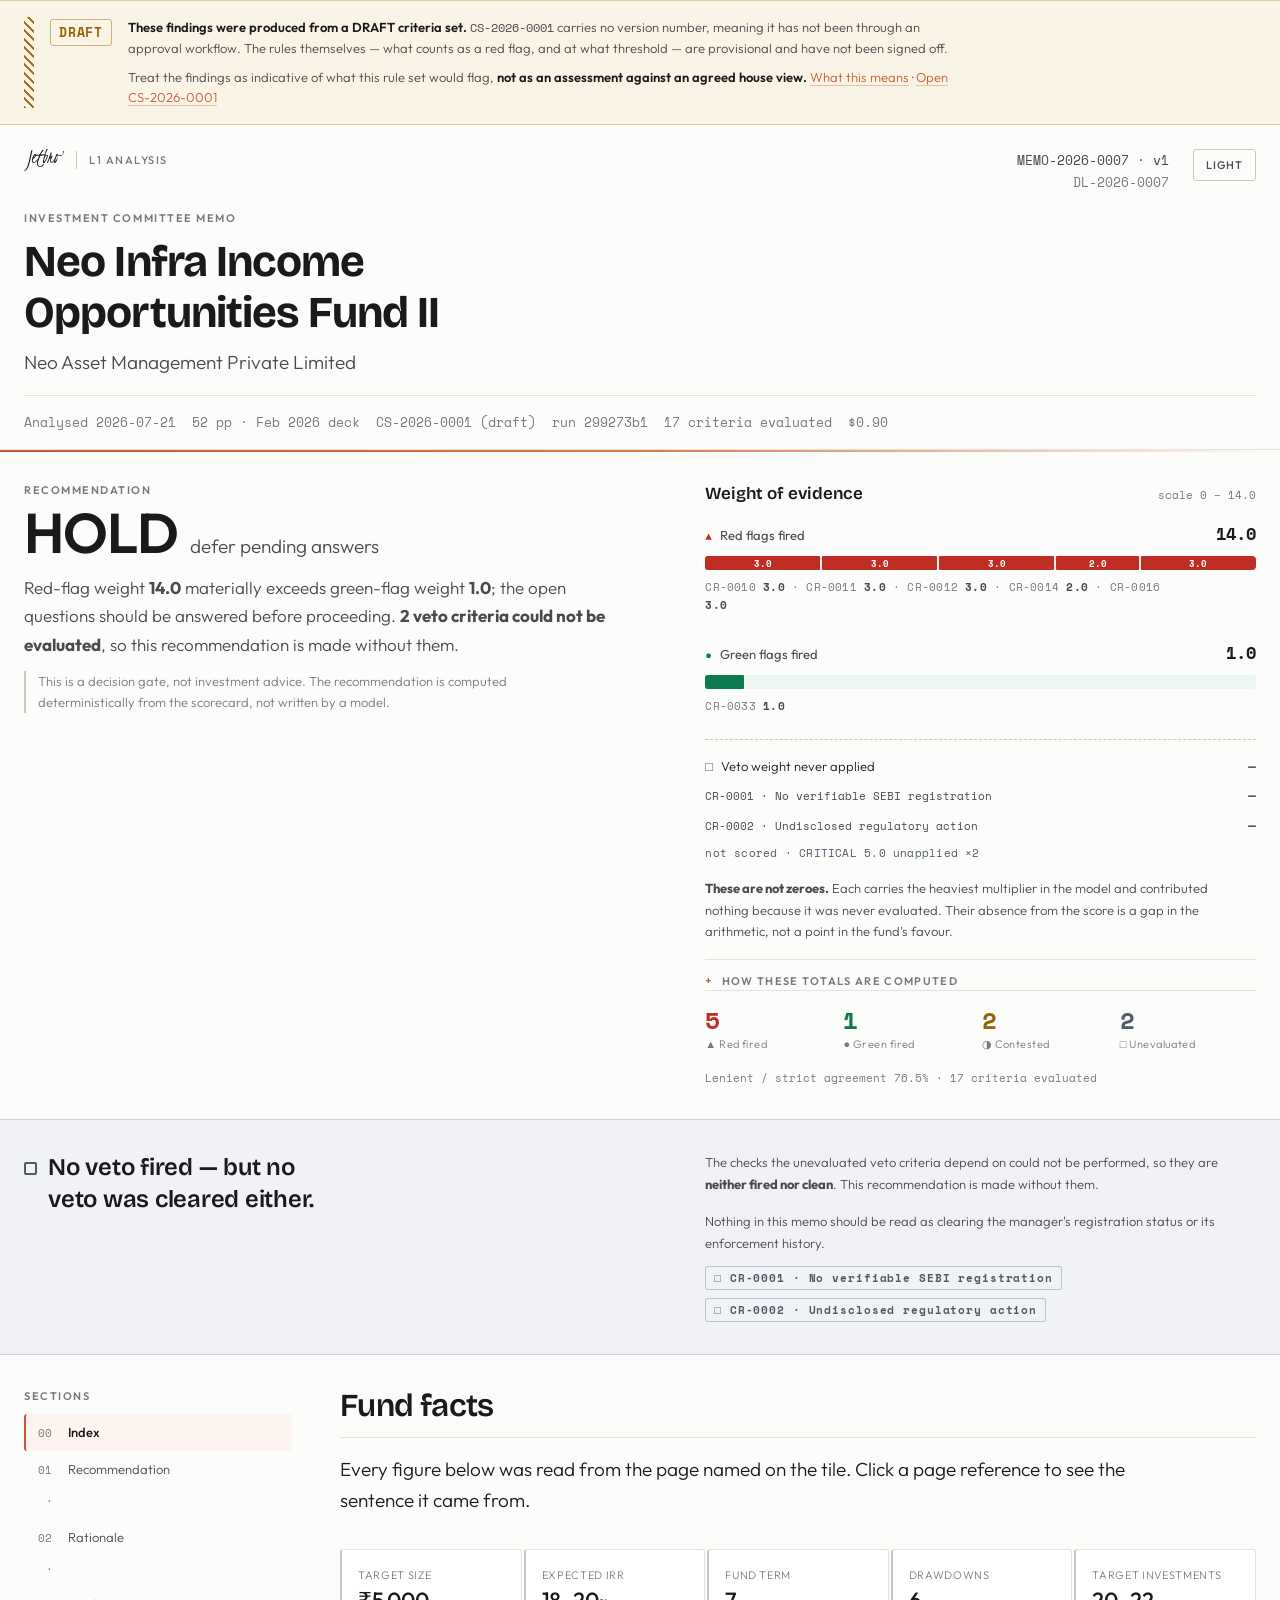
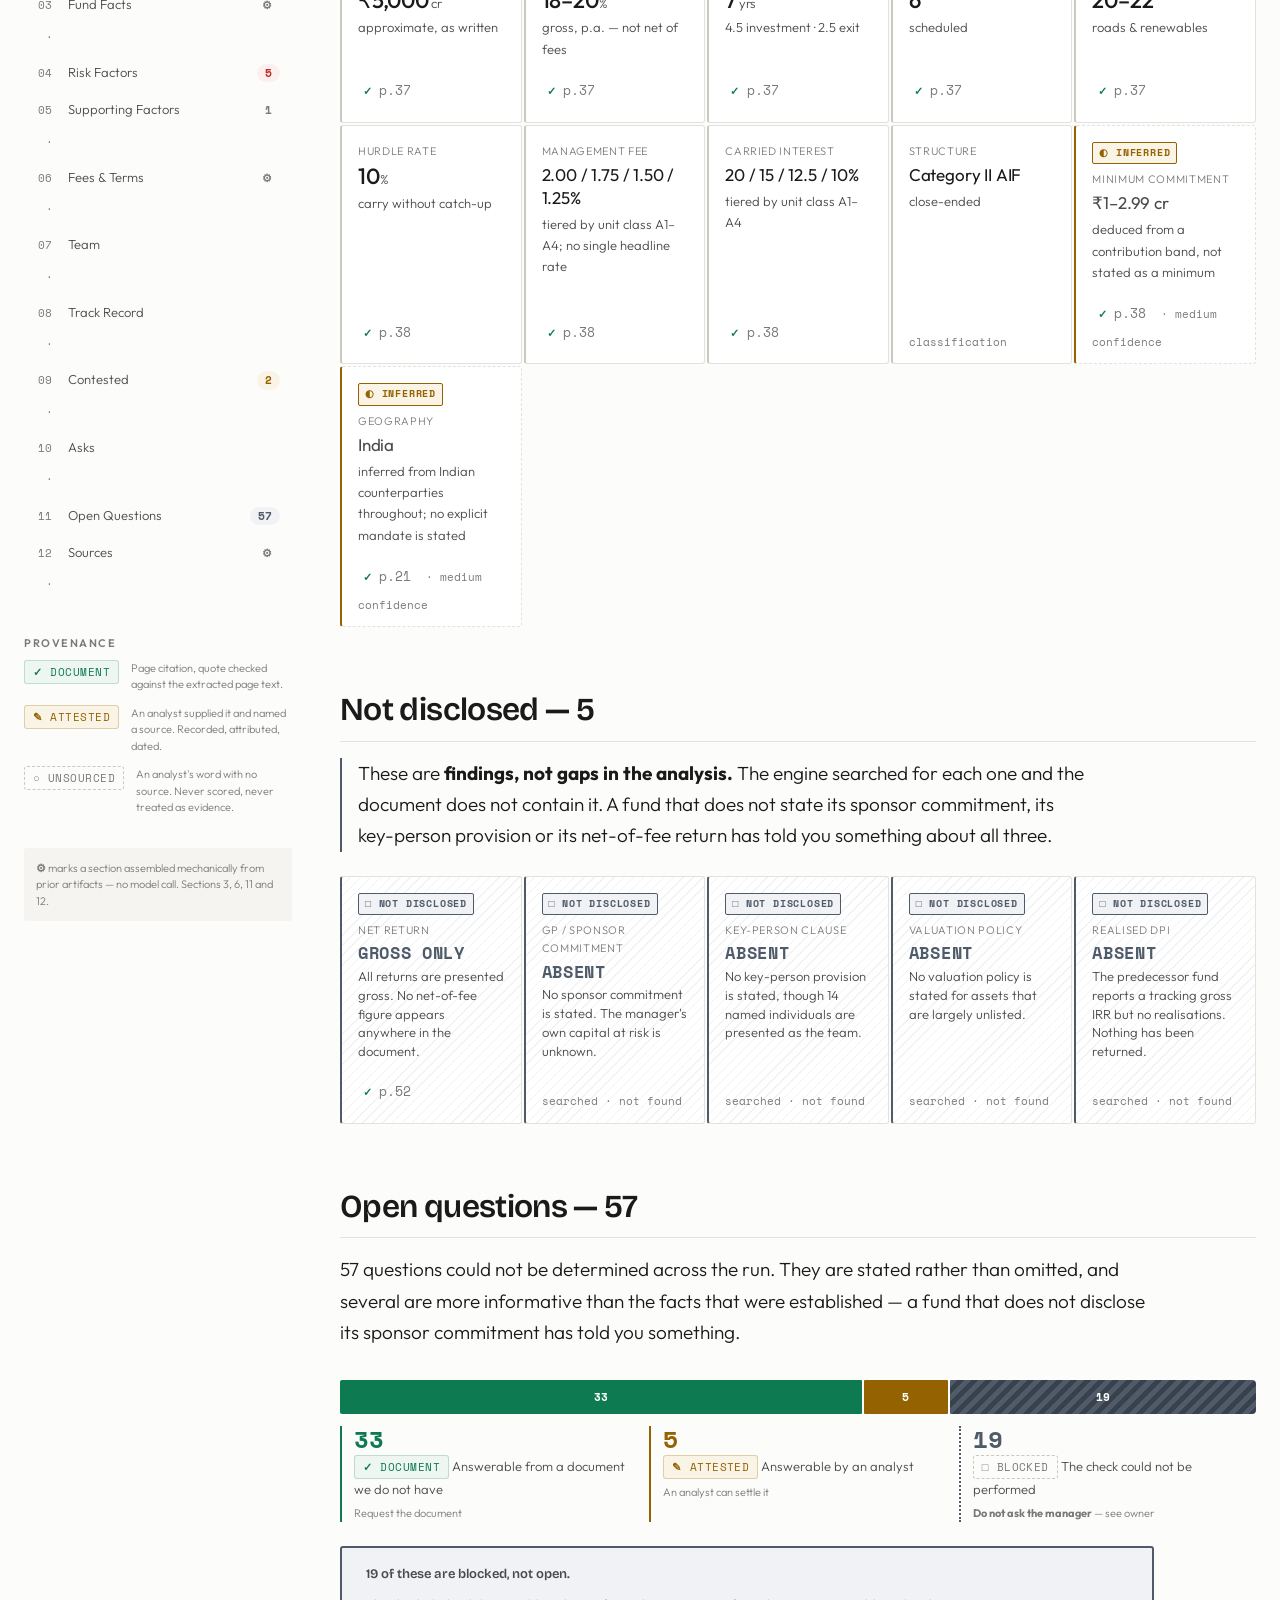
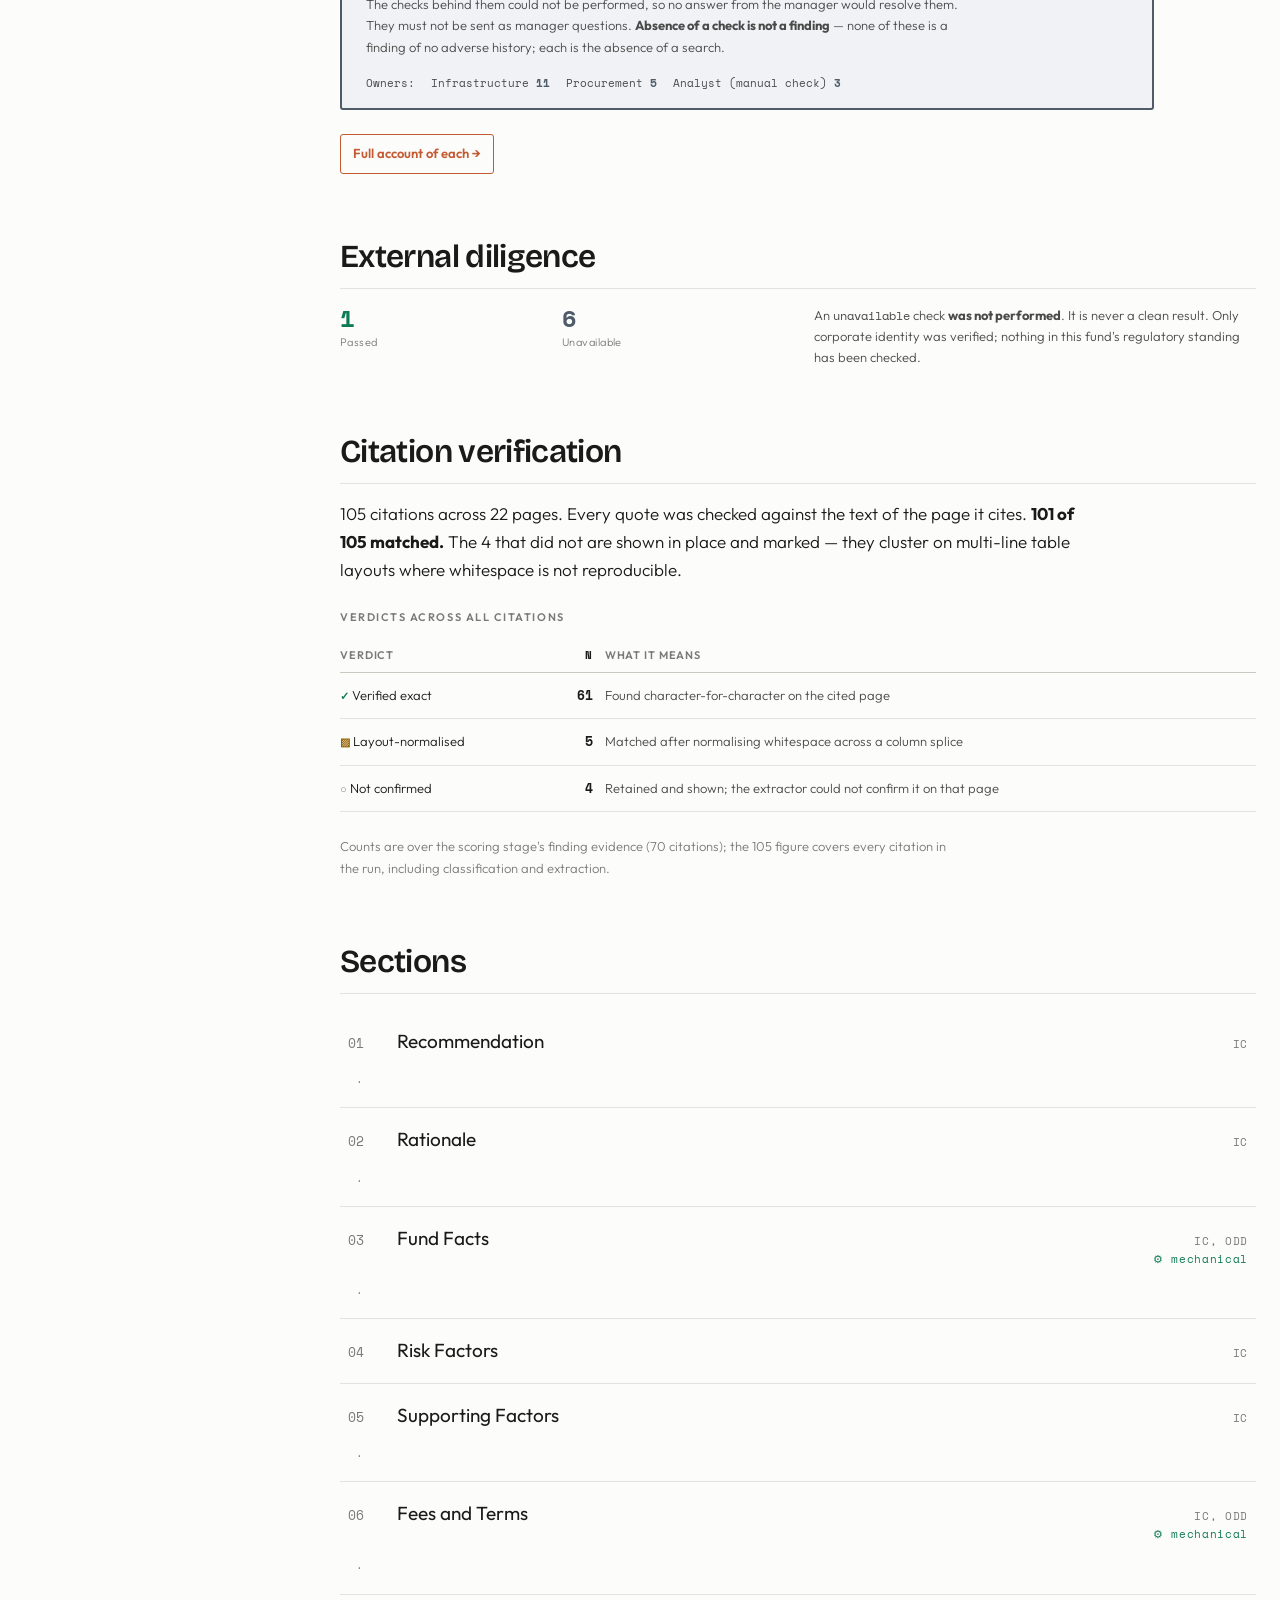
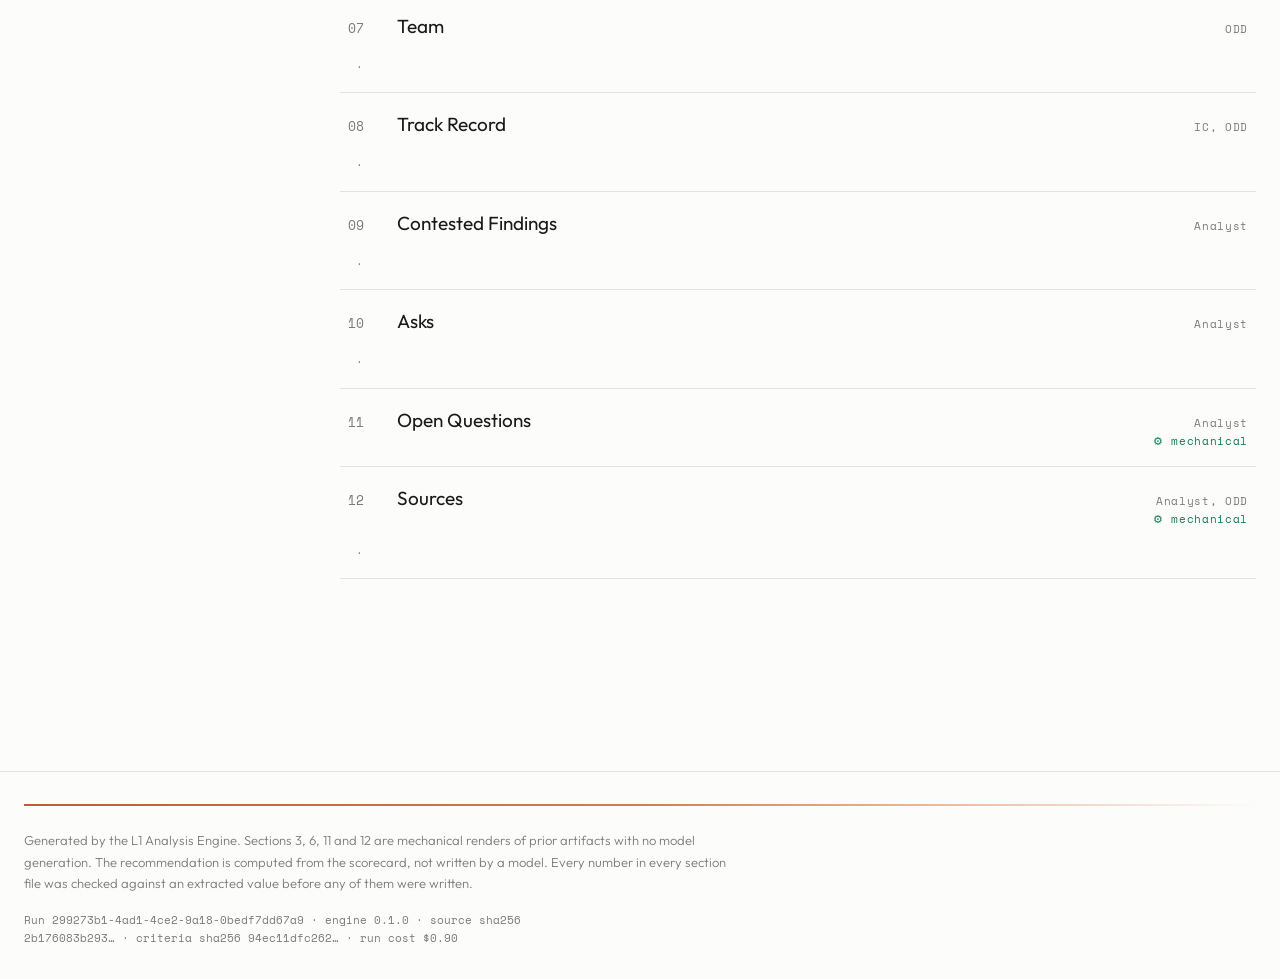
==== commit 82754b21: "docs: correct the SEBI misdiagnosis, add infographic overview, tighten specs Correction, propagated " ====
--- a/40-solution-design/l1-analysis-platform/screen-specs/prototype/index.html
+++ b/40-solution-design/l1-analysis-platform/screen-specs/prototype/index.html
@@ -78,8 +78,10 @@
       <span class="verdict-figure__qualifier">defer pending answers</span>
     </div>
     <p class="verdict-basis">
-      Red-flag weight <strong>11.0</strong> materially exceeds green-flag weight <strong>1.0</strong>;
+      Red-flag weight <strong>14.0</strong> materially exceeds green-flag weight <strong>1.0</strong>;
       the open questions should be answered before proceeding.
+      <strong>2 veto criteria could not be evaluated</strong>, so this recommendation is made
+      without them.
     </p>
     <p class="verdict-note">
       This is a decision gate, not investment advice. The recommendation is computed
@@ -87,13 +89,13 @@
     </p>
   </div>
 
-  <!-- The weight scale. One shared baseline, one maximum (11.0), so the 11:1
+  <!-- The weight scale. One shared baseline, one maximum (14.0), so the 14:1
        asymmetry is a geometric fact on the page rather than two numbers the
        reader has to compare mentally. -->
   <div class="weight-scale">
     <div class="weight-scale__head">
       <h3 class="weight-scale__title">Weight of evidence</h3>
-      <span class="weight-scale__scale-note">scale 0 – 11.0</span>
+      <span class="weight-scale__scale-note">scale 0 – 14.0</span>
     </div>
 
     <!-- The red bar is SEGMENTED by contributing criterion (3/3/2/3), separated
@@ -103,19 +105,22 @@
       <div class="weight-row__label">
         <span class="weight-row__glyph" aria-hidden="true">▲</span>
         <span class="weight-row__name">Red flags fired</span>
-        <span class="weight-row__value">11.0</span>
+        <span class="weight-row__value">14.0</span>
       </div>
       <div class="weight-row__track weight-row__track--segmented" role="img"
-           aria-label="Red-flag weight 11.0 of an 11.0 scale — the full bar, made of four
-                       contributions: CR-0010 3.0, CR-0011 3.0, CR-0014 2.0, CR-0016 3.0">
+           aria-label="Red-flag weight 14.0 of a 14.0 scale — the full bar, made of five
+                       contributions: CR-0010 3.0, CR-0011 3.0, CR-0012 3.0, CR-0014 2.0,
+                       CR-0016 3.0">
         <span class="seg" style="flex-grow:3" title="CR-0010 · HIGH × 1.0 = 3.0"><b>3.0</b></span>
         <span class="seg" style="flex-grow:3" title="CR-0011 · HIGH × 1.0 = 3.0"><b>3.0</b></span>
+        <span class="seg" style="flex-grow:3" title="CR-0012 · HIGH × 1.0 = 3.0"><b>3.0</b></span>
         <span class="seg" style="flex-grow:2" title="CR-0014 · MEDIUM × 1.0 = 2.0"><b>2.0</b></span>
         <span class="seg" style="flex-grow:3" title="CR-0016 · HIGH × 1.0 = 3.0"><b>3.0</b></span>
       </div>
       <p class="weight-row__criteria">
         CR-0010 <span class="dim">3.0</span> · CR-0011 <span class="dim">3.0</span> ·
-        CR-0014 <span class="dim">2.0</span> · CR-0016 <span class="dim">3.0</span>
+        CR-0012 <span class="dim">3.0</span> · CR-0014 <span class="dim">2.0</span> ·
+        CR-0016 <span class="dim">3.0</span>
       </p>
     </div>
 
@@ -126,12 +131,44 @@
         <span class="weight-row__value">1.0</span>
       </div>
       <div class="weight-row__track weight-row__track--segmented" role="img"
-           aria-label="Green-flag weight 1.0 on the same 11.0 scale — one eleventh of the red bar.
+           aria-label="Green-flag weight 1.0 on the same 14.0 scale — one fourteenth of the red bar.
                        One contribution: CR-0033 1.0">
         <span class="seg" style="flex-grow:1" title="CR-0033 · LOW × 1.0 = 1.0"></span>
-        <span class="seg seg--empty" style="flex-grow:10"></span>
+        <span class="seg seg--empty" style="flex-grow:13"></span>
       </div>
       <p class="weight-row__criteria">CR-0033 <span class="dim">1.0</span></p>
+    </div>
+
+    <!-- The weight that never entered the scale. These are CRITICAL — the
+         heaviest multiplier in the model — and contribute nothing because they
+         could not be checked, not because they passed. Rendered as an em dash
+         in slate, never as 0.0. -->
+    <div class="unapplied">
+      <div class="unapplied__row">
+        <span class="unapplied__glyph" aria-hidden="true">□</span>
+        <span>Veto weight never applied</span>
+        <span class="unapplied__dash" aria-hidden="true">—</span>
+      </div>
+      <div class="unapplied__row">
+        <span class="unapplied__code">CR-0001 · No verifiable SEBI registration</span>
+        <span class="unapplied__dash">
+          <span class="visually-hidden">Contribution: not scored.</span>
+          <span aria-hidden="true">—</span>
+        </span>
+      </div>
+      <div class="unapplied__row">
+        <span class="unapplied__code">CR-0002 · Undisclosed regulatory action</span>
+        <span class="unapplied__dash">
+          <span class="visually-hidden">Contribution: not scored.</span>
+          <span aria-hidden="true">—</span>
+        </span>
+      </div>
+      <p class="unapplied__note">not scored · CRITICAL 5.0 unapplied &times;2</p>
+      <p style="font-size:var(--t-sm); color:var(--ink-2); margin-top:var(--s-3); max-width:56ch">
+        <strong>These are not zeroes.</strong> Each carries the heaviest multiplier in the model
+        and contributed nothing because it was never evaluated. Their absence from the score is a
+        gap in the arithmetic, not a point in the fund's favour.
+      </p>
     </div>
 
     <!-- The formula, published by the engine. An IC that cannot reproduce the
@@ -168,20 +205,37 @@
             <tbody>
               <tr><td>CR-0010</td><td>HIGH</td><td class="num">3.0</td><td class="num">1.0</td><td class="num">3.0</td></tr>
               <tr><td>CR-0011</td><td>HIGH</td><td class="num">3.0</td><td class="num">1.0</td><td class="num">3.0</td></tr>
+              <tr><td>CR-0012</td><td>HIGH</td><td class="num">3.0</td><td class="num">1.0</td><td class="num">3.0</td></tr>
               <tr><td>CR-0014</td><td>MEDIUM</td><td class="num">2.0</td><td class="num">1.0</td><td class="num">2.0</td></tr>
               <tr><td>CR-0016</td><td>HIGH</td><td class="num">3.0</td><td class="num">1.0</td><td class="num">3.0</td></tr>
-              <tr class="total"><th scope="row" colspan="4">Red-flag weight</th><td class="num">11.0</td></tr>
+              <tr class="total"><th scope="row" colspan="4">Red-flag weight</th><td class="num">14.0</td></tr>
               <tr><td>CR-0033</td><td>LOW</td><td class="num">1.0</td><td class="num">1.0</td><td class="num">1.0</td></tr>
               <tr class="total"><th scope="row" colspan="4">Green-flag weight</th><td class="num">1.0</td></tr>
+              <tr>
+                <td>CR-0001</td><td>CRITICAL</td><td class="num">5.0</td><td class="num">1.0</td>
+                <td class="num" style="color:var(--st-slate); font-weight:700">
+                  <span class="visually-hidden">not scored</span><span aria-hidden="true">—</span>
+                </td>
+              </tr>
+              <tr>
+                <td>CR-0002</td><td>CRITICAL</td><td class="num">5.0</td><td class="num">1.0</td>
+                <td class="num" style="color:var(--st-slate); font-weight:700">
+                  <span class="visually-hidden">not scored</span><span aria-hidden="true">—</span>
+                </td>
+              </tr>
+              <tr class="total">
+                <th scope="row" colspan="4">Unapplied veto weight</th>
+                <td class="num" style="color:var(--st-slate)">not scored</td>
+              </tr>
             </tbody>
           </table>
         </div>
         <p class="contested-note">
-          <strong>CR-0014 is contested and still contributes 2.0</strong> — 18% of the red weight.
-          It is carried into the score on the strict reading. Accepting the lenient reading would
-          reduce the red weight to 9.0 — which lands <em>exactly on</em> the <code>hold</code>
-          threshold (red ≥ 9.0 and red &gt; 2 × green), so the recommendation still holds either way.
-          It does not turn on this contest, but it has no margin above it.
+          <strong>Two findings are contested and both still contribute</strong> — CR-0012 (3.0) and
+          CR-0014 (2.0), together 5.0, or 36% of the red weight. Both are carried on the strict
+          reading. On the lenient reading the red weight falls to 9.0, which still clears the
+          <code>hold</code> threshold (red ≥ 9.0 and red &gt; 2 × green) — but lands
+          <em>exactly on</em> it. The recommendation holds either way; it has no margin above it.
           <a href="section.html#CR-0014">See both readings</a>
         </p>
       </div>
@@ -189,25 +243,25 @@
 
     <div class="count-strip">
       <div class="count-strip__item count-strip__item--red">
-        <span class="count-strip__value">4</span>
-        <span class="count-strip__label">Red fired</span>
+        <span class="count-strip__value">5</span>
+        <span class="count-strip__label">▲ Red fired</span>
       </div>
       <div class="count-strip__item count-strip__item--green">
         <span class="count-strip__value">1</span>
-        <span class="count-strip__label">Green fired</span>
+        <span class="count-strip__label">● Green fired</span>
       </div>
       <div class="count-strip__item count-strip__item--amber">
-        <span class="count-strip__value">1</span>
-        <span class="count-strip__label">Contested</span>
+        <span class="count-strip__value">2</span>
+        <span class="count-strip__label">◑ Contested</span>
       </div>
       <div class="count-strip__item count-strip__item--slate">
         <span class="count-strip__value">2</span>
-        <span class="count-strip__label">Unevaluated</span>
+        <span class="count-strip__label">□ Unevaluated</span>
       </div>
     </div>
 
     <p style="font-family:var(--font-mono); font-size:var(--t-xs); color:var(--ink-3); margin-top:1rem;">
-      Lenient / strict agreement 82.4% · 17 criteria evaluated
+      Lenient / strict agreement 76.5% · 17 criteria evaluated
     </p>
   </div>
 </section>
@@ -251,14 +305,14 @@
         <li><a class="rail__item" href="#"><span class="rail__num">01</span><span>Recommendation</span><span class="rail__badge rail__badge--quiet"></span></a></li>
         <li><a class="rail__item" href="#"><span class="rail__num">02</span><span>Rationale</span><span class="rail__badge rail__badge--quiet"></span></a></li>
         <li><a class="rail__item" href="#"><span class="rail__num">03</span><span>Fund Facts</span><span class="rail__badge rail__badge--quiet" title="assembled mechanically">⚙</span></a></li>
-        <li><a class="rail__item" href="section.html"><span class="rail__num">04</span><span>Risk Factors</span><span class="rail__badge rail__badge--red">4</span></a></li>
+        <li><a class="rail__item" href="section.html"><span class="rail__num">04</span><span>Risk Factors</span><span class="rail__badge rail__badge--red">5</span></a></li>
         <li><a class="rail__item" href="#"><span class="rail__num">05</span><span>Supporting Factors</span><span class="rail__badge rail__badge--quiet">1</span></a></li>
         <li><a class="rail__item" href="#"><span class="rail__num">06</span><span>Fees &amp; Terms</span><span class="rail__badge rail__badge--quiet" title="assembled mechanically">⚙</span></a></li>
         <li><a class="rail__item" href="#"><span class="rail__num">07</span><span>Team</span><span class="rail__badge rail__badge--quiet"></span></a></li>
         <li><a class="rail__item" href="#"><span class="rail__num">08</span><span>Track Record</span><span class="rail__badge rail__badge--quiet"></span></a></li>
-        <li><a class="rail__item" href="#"><span class="rail__num">09</span><span>Contested</span><span class="rail__badge rail__badge--amber">1</span></a></li>
+        <li><a class="rail__item" href="#"><span class="rail__num">09</span><span>Contested</span><span class="rail__badge rail__badge--amber">2</span></a></li>
         <li><a class="rail__item" href="#"><span class="rail__num">10</span><span>Asks</span><span class="rail__badge rail__badge--quiet"></span></a></li>
-        <li><a class="rail__item" href="open-questions.html"><span class="rail__num">11</span><span>Open Questions</span><span class="rail__badge rail__badge--slate">59</span></a></li>
+        <li><a class="rail__item" href="open-questions.html"><span class="rail__num">11</span><span>Open Questions</span><span class="rail__badge rail__badge--slate">57</span></a></li>
         <li><a class="rail__item" href="#"><span class="rail__num">12</span><span>Sources</span><span class="rail__badge rail__badge--quiet" title="assembled mechanically">⚙</span></a></li>
       </ul>
     </div>
@@ -292,56 +346,230 @@
   <!-- ---------- DOCUMENT ---------- -->
   <main class="doc">
 
+    <!-- ---------- FUND FACTS ---------- -->
+    <!-- Stat tiles, not table rows. The unusual part is that every figure keeps
+         its page citation and opens the same evidence drawer the findings use —
+         an infographic that strips provenance would undo the product's thesis. -->
+    <section class="doc-section" aria-labelledby="ff-h">
+      <h2 class="doc-section__title" id="ff-h">Fund facts</h2>
+
+      <p class="doc__lede">
+        Every figure below was read from the page named on the tile. Click a page reference to see
+        the sentence it came from.
+      </p>
+
+      <div class="facts">
+        <div class="fact">
+          <span class="fact__label">Target size</span>
+          <span class="fact__value">₹5,000<span class="fact__qual"> cr</span></span>
+          <span class="fact__qual">approximate, as written</span>
+          <span class="fact__src"><a class="cite cite--exact" href="#"><span class="cite__verdict" aria-hidden="true">✓</span><span class="cite__page">p.37</span><span class="cite__quote">"~ INR 5,000 crores"<span class="visually-hidden">Verified exact.</span></span></a></span>
+        </div>
+
+        <div class="fact">
+          <span class="fact__label">Expected IRR</span>
+          <span class="fact__value">18–20<span class="fact__qual">%</span></span>
+          <span class="fact__qual">gross, p.a. — not net of fees</span>
+          <span class="fact__src"><a class="cite cite--exact" href="#"><span class="cite__verdict" aria-hidden="true">✓</span><span class="cite__page">p.37</span><span class="cite__quote">"~ 18-20% p.a."<span class="visually-hidden">Verified exact.</span></span></a></span>
+        </div>
+
+        <div class="fact">
+          <span class="fact__label">Fund term</span>
+          <span class="fact__value">7<span class="fact__qual"> yrs</span></span>
+          <span class="fact__qual">4.5 investment · 2.5 exit</span>
+          <span class="fact__src"><a class="cite cite--exact" href="#"><span class="cite__verdict" aria-hidden="true">✓</span><span class="cite__page">p.37</span><span class="cite__quote">"7 years from first close"<span class="visually-hidden">Verified exact.</span></span></a></span>
+        </div>
+
+        <div class="fact">
+          <span class="fact__label">Drawdowns</span>
+          <span class="fact__value">6</span>
+          <span class="fact__qual">scheduled</span>
+          <span class="fact__src"><a class="cite cite--exact" href="#"><span class="cite__verdict" aria-hidden="true">✓</span><span class="cite__page">p.37</span><span class="cite__quote">"Drawdowns                    6"<span class="visually-hidden">Verified exact.</span></span></a></span>
+        </div>
+
+        <div class="fact">
+          <span class="fact__label">Target investments</span>
+          <span class="fact__value">20–22</span>
+          <span class="fact__qual">roads &amp; renewables</span>
+          <span class="fact__src"><a class="cite cite--exact" href="#"><span class="cite__verdict" aria-hidden="true">✓</span><span class="cite__page">p.37</span><span class="cite__quote">"20 to 22"<span class="visually-hidden">Verified exact.</span></span></a></span>
+        </div>
+
+        <div class="fact">
+          <span class="fact__label">Hurdle rate</span>
+          <span class="fact__value">10<span class="fact__qual">%</span></span>
+          <span class="fact__qual">carry without catch-up</span>
+          <span class="fact__src"><a class="cite cite--exact" href="#"><span class="cite__verdict" aria-hidden="true">✓</span><span class="cite__page">p.38</span><span class="cite__quote">"(Hurdle Rate 10%)"<span class="visually-hidden">Verified exact.</span></span></a></span>
+        </div>
+
+        <div class="fact">
+          <span class="fact__label">Management fee</span>
+          <span class="fact__value fact__value--sm">2.00 / 1.75 / 1.50 / 1.25%</span>
+          <span class="fact__qual">tiered by unit class A1–A4; no single headline rate</span>
+          <span class="fact__src"><a class="cite cite--exact" href="#"><span class="cite__verdict" aria-hidden="true">✓</span><span class="cite__page">p.38</span><span class="cite__quote">"Fee Structure &amp; Drawdown Schedule"<span class="visually-hidden">Verified exact.</span></span></a></span>
+        </div>
+
+        <div class="fact">
+          <span class="fact__label">Carried interest</span>
+          <span class="fact__value fact__value--sm">20 / 15 / 12.5 / 10%</span>
+          <span class="fact__qual">tiered by unit class A1–A4</span>
+          <span class="fact__src"><a class="cite cite--exact" href="#"><span class="cite__verdict" aria-hidden="true">✓</span><span class="cite__page">p.38</span><span class="cite__quote">"Carry without catch-up"<span class="visually-hidden">Verified exact.</span></span></a></span>
+        </div>
+
+        <div class="fact">
+          <span class="fact__label">Structure</span>
+          <span class="fact__value fact__value--sm">Category II AIF</span>
+          <span class="fact__qual">close-ended</span>
+          <span class="fact__src">classification</span>
+        </div>
+
+        <!-- Inferred, and marked as such on three channels: dashed border, amber
+             chip, and the words "not stated". A confidently styled tile stating
+             a deduced fact would be a lie told by design. -->
+        <div class="fact fact--inf">
+          <span class="fact__chip fact__chip--inf">◐ INFERRED</span>
+          <span class="fact__label">Minimum commitment</span>
+          <span class="fact__value fact__value--sm">₹1–2.99 cr</span>
+          <span class="fact__qual">deduced from a contribution band, not stated as a minimum</span>
+          <span class="fact__src"><a class="cite cite--exact" href="#"><span class="cite__verdict" aria-hidden="true">✓</span><span class="cite__page">p.38</span><span class="cite__quote">"1-2.99 Crs"<span class="visually-hidden">Verified exact.</span></span></a> · medium confidence</span>
+        </div>
+
+        <div class="fact fact--inf">
+          <span class="fact__chip fact__chip--inf">◐ INFERRED</span>
+          <span class="fact__label">Geography</span>
+          <span class="fact__value fact__value--sm">India</span>
+          <span class="fact__qual">inferred from Indian counterparties throughout; no explicit
+            mandate is stated</span>
+          <span class="fact__src"><a class="cite cite--exact" href="#"><span class="cite__verdict" aria-hidden="true">✓</span><span class="cite__page">p.21</span><span class="cite__quote">"&gt;100 operating NHAI HAM roads"<span class="visually-hidden">Verified exact.</span></span></a> · medium confidence</span>
+        </div>
+      </div>
+    </section>
+
+    <!-- ---------- WHAT THE DOCUMENT DOES NOT SAY ---------- -->
+    <!-- The most important facts on this page are absences. Rendering only what
+         exists would hide the strongest findings, so absence gets a treatment as
+         strong as presence — hatched and labelled, never a blank tile, which
+         would read as a rendering failure rather than a finding. -->
+    <section class="doc-section" aria-labelledby="abs-h">
+      <h2 class="doc-section__title" id="abs-h">Not disclosed — 5</h2>
+
+      <p class="absences__lede">
+        These are <strong>findings, not gaps in the analysis.</strong> The engine searched for each
+        one and the document does not contain it. A fund that does not state its sponsor commitment,
+        its key-person provision or its net-of-fee return has told you something about all three.
+      </p>
+
+      <div class="facts">
+        <div class="fact fact--none">
+          <span class="fact__chip fact__chip--none">□ NOT DISCLOSED</span>
+          <span class="fact__label">Net return</span>
+          <span class="fact__value">GROSS ONLY</span>
+          <span class="fact__meaning">All returns are presented gross. No net-of-fee figure appears
+            anywhere in the document.</span>
+          <span class="fact__src"><a class="cite cite--exact" href="#"><span class="cite__verdict" aria-hidden="true">✓</span><span class="cite__page">p.52</span><span class="cite__quote">"all returns are presented on a “gross” basis"<span class="visually-hidden">Verified exact.</span></span></a></span>
+        </div>
+
+        <div class="fact fact--none">
+          <span class="fact__chip fact__chip--none">□ NOT DISCLOSED</span>
+          <span class="fact__label">GP / sponsor commitment</span>
+          <span class="fact__value">ABSENT</span>
+          <span class="fact__meaning">No sponsor commitment is stated. The manager's own capital at
+            risk is unknown.</span>
+          <span class="fact__src">searched · not found</span>
+        </div>
+
+        <div class="fact fact--none">
+          <span class="fact__chip fact__chip--none">□ NOT DISCLOSED</span>
+          <span class="fact__label">Key-person clause</span>
+          <span class="fact__value">ABSENT</span>
+          <span class="fact__meaning">No key-person provision is stated, though 14 named individuals
+            are presented as the team.</span>
+          <span class="fact__src">searched · not found</span>
+        </div>
+
+        <div class="fact fact--none">
+          <span class="fact__chip fact__chip--none">□ NOT DISCLOSED</span>
+          <span class="fact__label">Valuation policy</span>
+          <span class="fact__value">ABSENT</span>
+          <span class="fact__meaning">No valuation policy is stated for assets that are largely
+            unlisted.</span>
+          <span class="fact__src">searched · not found</span>
+        </div>
+
+        <div class="fact fact--none">
+          <span class="fact__chip fact__chip--none">□ NOT DISCLOSED</span>
+          <span class="fact__label">Realised DPI</span>
+          <span class="fact__value">ABSENT</span>
+          <span class="fact__meaning">The predecessor fund reports a tracking gross IRR but no
+            realisations. Nothing has been returned.</span>
+          <span class="fact__src">searched · not found</span>
+        </div>
+      </div>
+    </section>
+
     <!-- Open questions -->
     <section class="doc-section" aria-labelledby="oq-h">
-      <h2 class="doc-section__title" id="oq-h">Open questions — 59</h2>
+      <h2 class="doc-section__title" id="oq-h">Open questions — 57</h2>
 
       <p class="doc__lede">
-        59 questions could not be determined across the run. They are stated rather than omitted,
+        57 questions could not be determined across the run. They are stated rather than omitted,
         and several are more informative than the facts that were established — a fund that does not
         disclose its sponsor commitment has told you something.
       </p>
 
-      <div class="table-scroll">
-        <table class="data">
-          <caption>Routing — what to do with each kind</caption>
-          <thead>
-            <tr><th scope="col">Kind</th><th scope="col" class="num">Count</th><th scope="col">What to do</th></tr>
-          </thead>
-          <tbody>
-            <tr>
-              <td><span class="prov prov--document"><span class="prov__glyph" aria-hidden="true">✓</span> DOCUMENT</span>
-                  Answerable from a document we do not have</td>
-              <td class="num">36</td>
-              <td>Request the document</td>
-            </tr>
-            <tr>
-              <td><span class="prov prov--attested"><span class="prov__glyph" aria-hidden="true">✎</span> ATTESTED</span>
-                  Answerable by an analyst</td>
-              <td class="num">5</td>
-              <td>An analyst can settle it</td>
-            </tr>
-            <tr>
-              <td><span class="prov prov--unattested"><span class="prov__glyph" aria-hidden="true">□</span> BLOCKED</span>
-                  The check could not be performed</td>
-              <td class="num">18</td>
-              <td><strong>Do not ask the manager</strong> — see owner</td>
-            </tr>
-          </tbody>
-        </table>
+      <!-- A part-to-whole split of one total: one stacked bar on a shared
+           baseline, not three tiles and not a pie. The blocked segment carries
+           the same 135° hatch as the absence tiles — "nothing you type will fix
+           this" reads the same way everywhere on the page. -->
+      <div class="routing">
+        <div class="routing__track" role="img"
+             aria-label="57 open questions by routing: 33 answerable from a document we do not have,
+                         5 answerable by an analyst, 19 externally blocked.">
+          <span class="routing__seg routing__seg--doc" style="flex-grow:33">33</span>
+          <span class="routing__seg routing__seg--analyst" style="flex-grow:5">5</span>
+          <span class="routing__seg routing__seg--blocked" style="flex-grow:19">19</span>
+        </div>
+
+        <div class="routing__key">
+          <div class="routing__item routing__item--doc">
+            <span class="routing__n">33</span>
+            <span class="routing__what">
+              <span class="prov prov--document"><span class="prov__glyph" aria-hidden="true">✓</span> DOCUMENT</span>
+              Answerable from a document we do not have
+            </span>
+            <span class="routing__do">Request the document</span>
+          </div>
+          <div class="routing__item routing__item--analyst">
+            <span class="routing__n">5</span>
+            <span class="routing__what">
+              <span class="prov prov--attested"><span class="prov__glyph" aria-hidden="true">✎</span> ATTESTED</span>
+              Answerable by an analyst
+            </span>
+            <span class="routing__do">An analyst can settle it</span>
+          </div>
+          <div class="routing__item routing__item--blocked">
+            <span class="routing__n">19</span>
+            <span class="routing__what">
+              <span class="prov prov--unattested"><span class="prov__glyph" aria-hidden="true">□</span> BLOCKED</span>
+              The check could not be performed
+            </span>
+            <span class="routing__do"><strong>Do not ask the manager</strong> — see owner</span>
+          </div>
+        </div>
       </div>
 
       <div class="do-not-ask">
-        <p class="do-not-ask__lead">18 of these are blocked, not open.</p>
+        <p class="do-not-ask__lead">19 of these are blocked, not open.</p>
         <p>
           The checks behind them could not be performed, so no answer from the manager would resolve
           them. They must not be sent as manager questions.
+          <strong>Absence of a check is not a finding</strong> — none of these is a finding of no
+          adverse history; each is the absence of a search.
         </p>
         <div class="owner-tally">
           <span>Owners:</span>
-          <span>Infrastructure <b>10</b></span>
-          <span>Analyst (manual check) <b>5</b></span>
-          <span>Procurement <b>3</b></span>
+          <span>Infrastructure <b>11</b></span>
+          <span>Procurement <b>5</b></span>
+          <span>Analyst (manual check) <b>3</b></span>
         </div>
       </div>
 
--- a/40-solution-design/l1-analysis-platform/screen-specs/prototype/styles.css
+++ b/40-solution-design/l1-analysis-platform/screen-specs/prototype/styles.css
@@ -1479,6 +1479,269 @@
 .split { display: grid; grid-template-columns: repeat(2, minmax(0, 1fr)); gap: var(--s-6); }
 @media (max-width: 900px) { .split { grid-template-columns: minmax(0, 1fr); } }
 
+/* ===========================================================================
+   FACT TILES — the fund's terms, scannable, each carrying its page.
+
+   Per dataviz/choosing-a-form: a set of single headline values is a stat-tile
+   row, not a chart. The unusual requirement here is PROVENANCE — most stat
+   tiles strip it. Every figure that came from the document links to the page it
+   was read from, so the tile is a claim with a receipt rather than an
+   assertion. The citation is the same `.cite` affordance used on findings, so
+   it opens the same evidence drawer: one interaction, learned once.
+
+   Three tile states, distinguished on three channels (glyph, label, border
+   style) so none of them depends on colour:
+
+     .fact        stated in the document        solid rule, page citation
+     .fact--inf   deduced by the engine         dashed rule, "INFERRED" chip
+     .fact--none  searched for, not found       slate, hatched, "NOT DISCLOSED"
+
+   The dashed border on an inferred tile is doing real work: a confidently
+   styled tile stating a deduced fact is a lie told by design.
+   ------------------------------------------------------------------------ */
+
+.facts {
+  display: grid;
+  grid-template-columns: repeat(auto-fill, minmax(180px, 1fr));
+  gap: 2px;                              /* the 2px surface gap */
+  margin-bottom: var(--s-5);
+}
+
+.fact {
+  min-width: 0;
+  padding: var(--s-4) var(--s-4) var(--s-3);
+  background: var(--paper-raised);
+  border: 1px solid var(--rule);
+  border-radius: var(--radius);
+  border-left-width: 2px;
+  border-left-color: var(--rule-strong);
+  display: flex;
+  flex-direction: column;
+  gap: var(--s-1);
+  /* A tile is a unit of meaning; splitting one across a page break in the PDF
+     would orphan a figure from its page citation. */
+  break-inside: avoid;
+}
+
+.fact__label {
+  font-size: var(--t-xs);
+  letter-spacing: 0.06em;
+  text-transform: uppercase;
+  color: var(--ink-3);
+}
+
+/* Proportional figures on a standalone value, per marks-and-anatomy. These are
+   read, not column-aligned. */
+.fact__value {
+  font-family: var(--font-body);
+  font-size: 1.375rem;
+  font-weight: 500;
+  line-height: 1.15;
+  color: var(--ink);
+  letter-spacing: -0.01em;
+  overflow-wrap: anywhere;
+}
+.fact__value--sm { font-size: var(--t-base); font-weight: 400; line-height: 1.35; }
+
+.fact__qual { font-size: var(--t-sm); color: var(--ink-2); font-weight: 300; }
+
+.fact__src {
+  margin-top: auto;
+  padding-top: var(--s-2);
+  font-family: var(--font-mono);
+  font-size: var(--t-xs);
+  color: var(--ink-3);
+}
+
+/* On a tile the citation is an AFFORDANCE, not the evidence itself: the quote
+   is what the drawer is for. Elsewhere `.cite` renders the quote inline (a
+   finding must show its evidence in place), so the quote is suppressed here
+   only — collapsing the citation to "✓ p.37" keeps the figure the largest
+   thing on the tile. The quote stays in the DOM for the drawer and for screen
+   readers; it is visually hidden, never removed. */
+.fact .cite {
+  display: inline-flex;
+  align-items: baseline;
+  gap: 4px;
+  white-space: nowrap;
+}
+.fact .cite .cite__quote {
+  position: absolute;
+  width: 1px; height: 1px;
+  padding: 0; margin: -1px;
+  overflow: hidden;
+  clip: rect(0 0 0 0);
+  clip-path: inset(50%);
+  white-space: nowrap;
+  border: 0;
+}
+
+/* --- Inferred: the engine deduced this, the document does not say it --- */
+.fact--inf {
+  border-style: dashed;
+  border-left-style: solid;
+  border-left-color: var(--st-amber);
+}
+.fact--inf .fact__value { color: var(--ink-2); }
+
+.fact__chip {
+  align-self: flex-start;
+  font-family: var(--font-mono);
+  font-size: 10px;
+  font-weight: 700;
+  letter-spacing: 0.08em;
+  padding: 2px 6px;
+  border-radius: 2px;
+  border: 1px solid currentColor;
+  margin-bottom: 2px;
+}
+.fact__chip--inf   { color: var(--st-amber); background: var(--tint-amber); }
+.fact__chip--none  { color: var(--st-slate); background: var(--tint-slate); }
+
+/* --- Absent: searched for, not found. The strongest findings on the page. ---
+   Hatched rather than filled, so it can never be mistaken for a rendering
+   failure or an empty slot — a blank tile reads as broken, a hatched tile with
+   a label reads as deliberate. Slate, never red: an absence is a finding, not
+   a fired flag, and the two must not share a colour. */
+.fact--none {
+  border-style: solid;
+  border-left-color: var(--st-slate);
+  background:
+    repeating-linear-gradient(
+      135deg,
+      transparent 0 6px,
+      color-mix(in srgb, var(--st-slate) 8%, transparent) 6px 7px
+    ),
+    var(--paper-raised);
+}
+.fact--none .fact__value {
+  font-family: var(--font-mono);
+  font-size: var(--t-base);
+  font-weight: 700;
+  letter-spacing: 0.04em;
+  color: var(--st-slate);
+}
+.fact--none .fact__meaning {
+  font-size: var(--t-sm);
+  color: var(--ink-2);
+  font-weight: 300;
+  line-height: 1.45;
+}
+
+/* The absence band gets its own lede so the group reads as a finding set. */
+.absences__lede {
+  font-size: var(--t-md);
+  color: var(--ink);
+  border-left: 2px solid var(--st-slate);
+  padding-left: var(--s-4);
+  margin-bottom: var(--s-5);
+  max-width: 62ch;
+}
+
+/* ===========================================================================
+   ROUTING BAR — open questions by kind, on one shared baseline.
+
+   A part-to-whole split of one total is a single stacked bar, not three tiles
+   and not a pie. The blocked segment is the one that changes what a reader
+   should DO, so it is the only one carrying texture — the same 135° hatch as
+   the absence tiles, which is how "nothing you type will fix this" reads
+   consistently across the page.
+   ------------------------------------------------------------------------ */
+
+.routing { margin-bottom: var(--s-5); }
+
+.routing__track {
+  display: flex;
+  gap: 2px;
+  height: 34px;
+  margin-bottom: var(--s-3);
+}
+.routing__seg {
+  display: flex;
+  align-items: center;
+  justify-content: center;
+  min-width: 0;
+  border-radius: 1px;
+  font-family: var(--font-mono);
+  font-size: var(--t-xs);
+  font-weight: 700;
+  color: #fff;
+  font-variant-numeric: tabular-nums;
+}
+.routing__seg:first-child { border-radius: 2px 1px 1px 2px; }
+.routing__seg:last-child  { border-radius: 1px 4px 4px 1px; }
+
+.routing__seg--doc     { background: var(--st-green); }
+.routing__seg--analyst { background: var(--st-amber); }
+.routing__seg--blocked {
+  background:
+    repeating-linear-gradient(
+      135deg,
+      var(--st-slate) 0 5px,
+      color-mix(in srgb, var(--st-slate) 72%, #000) 5px 10px
+    );
+}
+:root[data-theme="dark"] .routing__seg--blocked { color: #14181d; }
+
+.routing__key {
+  display: grid;
+  grid-template-columns: repeat(auto-fit, minmax(190px, 1fr));
+  gap: var(--s-3);
+}
+.routing__item {
+  min-width: 0;
+  padding-left: var(--s-3);
+  border-left: 2px solid var(--rule-strong);
+}
+.routing__item--doc     { border-left-color: var(--st-green); }
+.routing__item--analyst { border-left-color: var(--st-amber); }
+.routing__item--blocked { border-left-style: dotted; border-left-color: var(--st-slate); }
+
+.routing__n {
+  font-family: var(--font-mono);
+  font-size: var(--t-lg);
+  font-weight: 700;
+  font-variant-numeric: tabular-nums;
+  line-height: 1.1;
+  display: block;
+}
+.routing__item--doc     .routing__n { color: var(--st-green); }
+.routing__item--analyst .routing__n { color: var(--st-amber); }
+.routing__item--blocked .routing__n { color: var(--st-slate); }
+
+.routing__what { font-size: var(--t-sm); color: var(--ink-2); display: block; margin-top: 2px; }
+.routing__do   { font-size: var(--t-xs); color: var(--ink-3); display: block; margin-top: var(--s-1); }
+
+/* Unevaluated vetoes rendered beside the scale they never entered. Em dash in
+   slate, never 0.0 — a zero beside a CRITICAL veto reads as "no problem here",
+   which is the exact misreading this treatment exists to prevent. */
+.unapplied {
+  margin-top: var(--s-4);
+  padding-top: var(--s-4);
+  border-top: 1px dashed var(--rule-strong);
+}
+.unapplied__row {
+  display: flex;
+  align-items: baseline;
+  gap: var(--s-2);
+  font-size: var(--t-sm);
+  margin-bottom: var(--s-2);
+}
+.unapplied__glyph { font-family: var(--font-mono); color: var(--st-slate); font-weight: 700; }
+.unapplied__code  { font-family: var(--font-mono); font-size: var(--t-xs); color: var(--ink-2); }
+.unapplied__dash  {
+  margin-left: auto;
+  font-family: var(--font-mono);
+  font-weight: 700;
+  color: var(--st-slate);
+}
+.unapplied__note {
+  font-family: var(--font-mono);
+  font-size: var(--t-xs);
+  color: var(--st-slate);
+  letter-spacing: 0.02em;
+}
+
 .doc-section { margin-bottom: var(--s-8); }
 .doc-section__title {
   font-size: var(--t-xl);
@@ -2078,10 +2341,49 @@
   /* An answered item prints with its answer and its provenance. */
   .q__resolved { display: block !important; }
 
-  .shell { grid-template-columns: minmax(0, 1fr); padding: 0; gap: 0; }
+  /* The rail is `display:none` in print, but a two-column grid still reserves
+     its 268px track, pushing the document column past the right margin — which
+     clipped the third tile column in a measured headless print. Collapsing the
+     grid to one column is what actually fixes it. */
+  .shell {
+    display: block;
+    grid-template-columns: minmax(0, 1fr);
+    padding: 0;
+    gap: 0;
+    max-width: 100%;
+  }
+  .doc { max-width: 100%; }
   .scorecard, .veto-statement__inner { grid-template-columns: minmax(0, 1fr); gap: var(--s-5); }
 
   .finding, .q, .kind-band__head, .blocked-notice, .do-not-ask { break-inside: avoid; }
+  /* A tile must never fragment: a figure separated from its page citation is
+     an uncited number, which is the one thing this memo may not produce. */
+  .fact, .routing, .routing__key, .unapplied { break-inside: avoid; }
+  /* Sized in physical units, not fractions of a print viewport whose width is
+     renderer-dependent. A4 minus the 20mm side margins is 170mm; three columns
+     of 54mm plus two 4mm gaps is 170mm exactly, so the third column cannot be
+     clipped by a wider-than-paper layout viewport (which is what happened when
+     this was `repeat(3, 1fr)` — measured, not assumed). */
+  .facts {
+    display: grid;
+    grid-template-columns: repeat(3, 54mm);
+    gap: 4mm;
+    width: 170mm;
+    max-width: 170mm;
+  }
+  .fact { padding: 3mm; }
+  .fact__value { font-size: 12pt; }
+  .fact__meaning, .fact__qual { font-size: 8pt; }
+
+  /* Same reasoning for the routing key and the shell. */
+  .routing, .routing__track, .routing__key { max-width: 170mm; }
+  .shell, .doc, .doc-section { max-width: 170mm; }
+  /* Hatching and status fills carry meaning here, so they must survive the
+     print pipeline's default colour stripping. */
+  .fact--none, .routing__seg, .routing__seg--blocked, .fact--inf, .routing__item {
+    -webkit-print-color-adjust: exact;
+    print-color-adjust: exact;
+  }
   .kind-band { break-before: auto; }
   details.disclosure { break-inside: avoid; }
   details.disclosure[open] > summary { color: #4a4a4a; }
